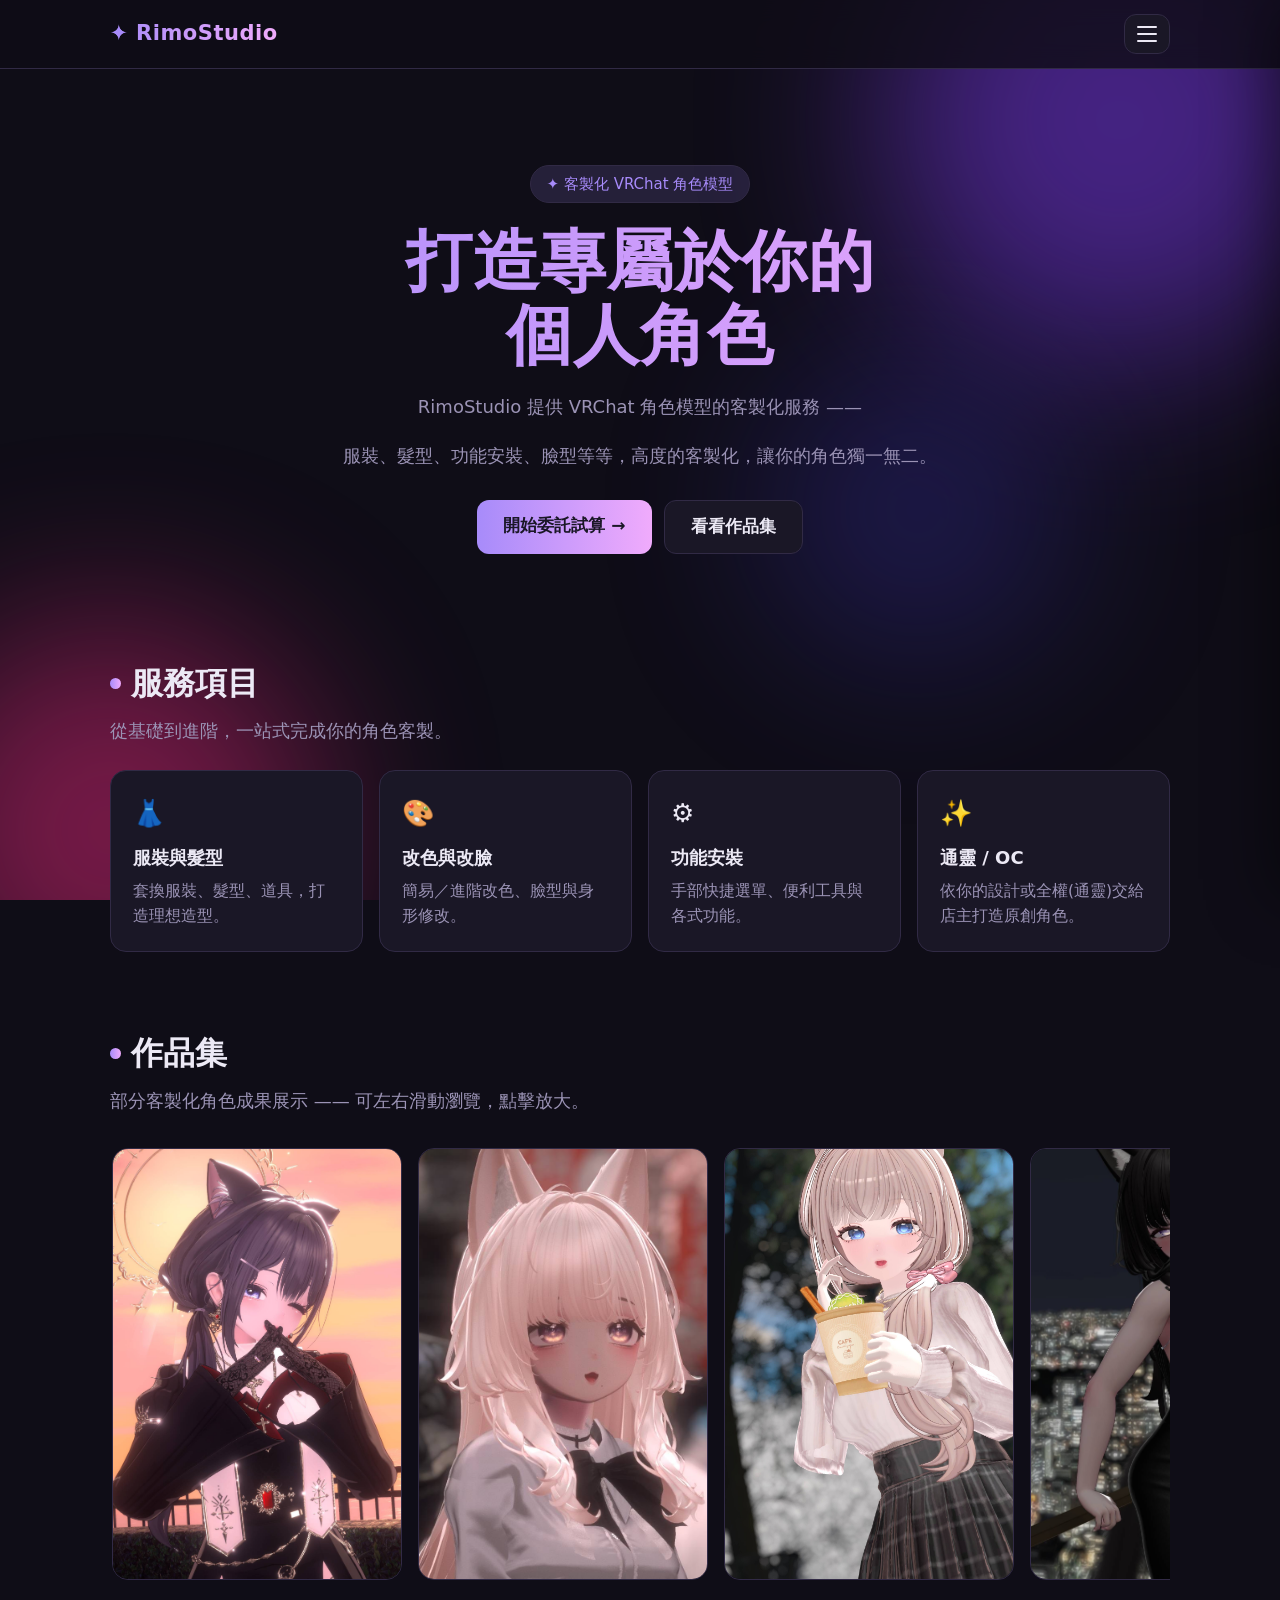
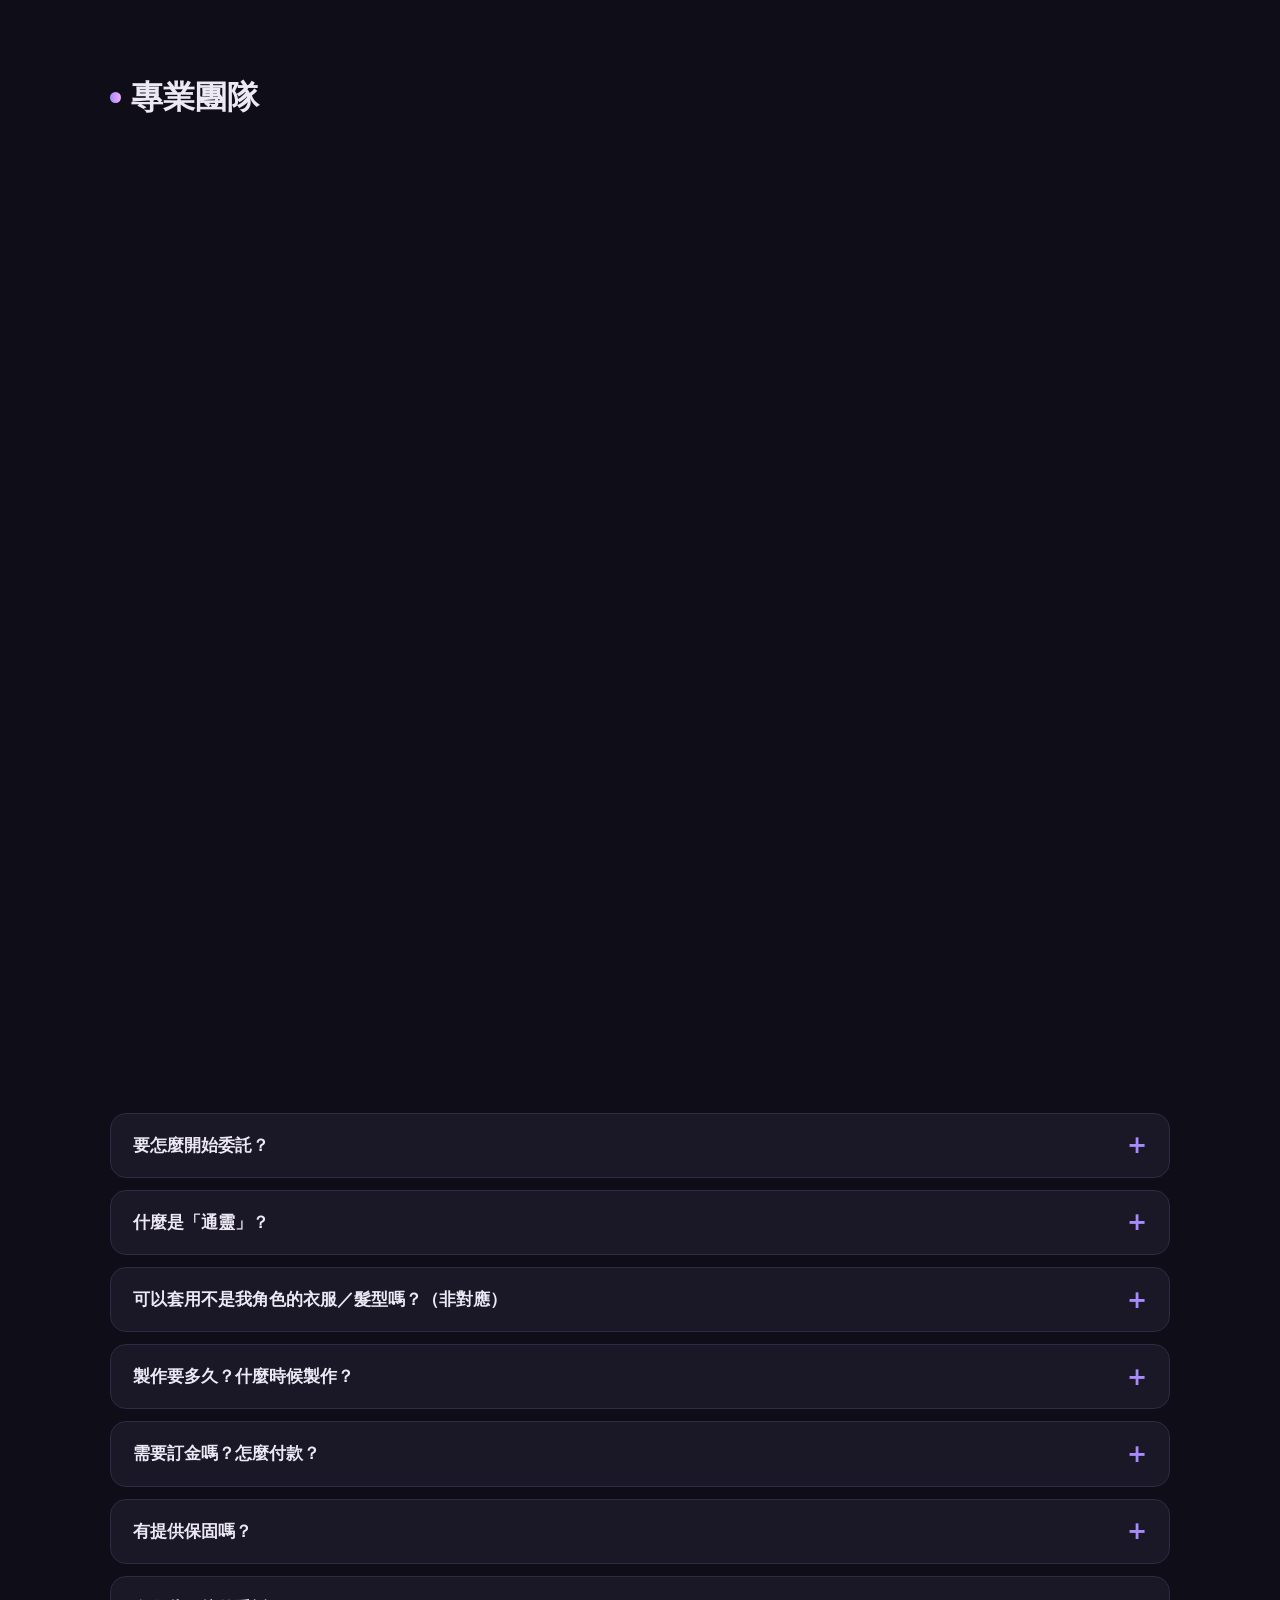
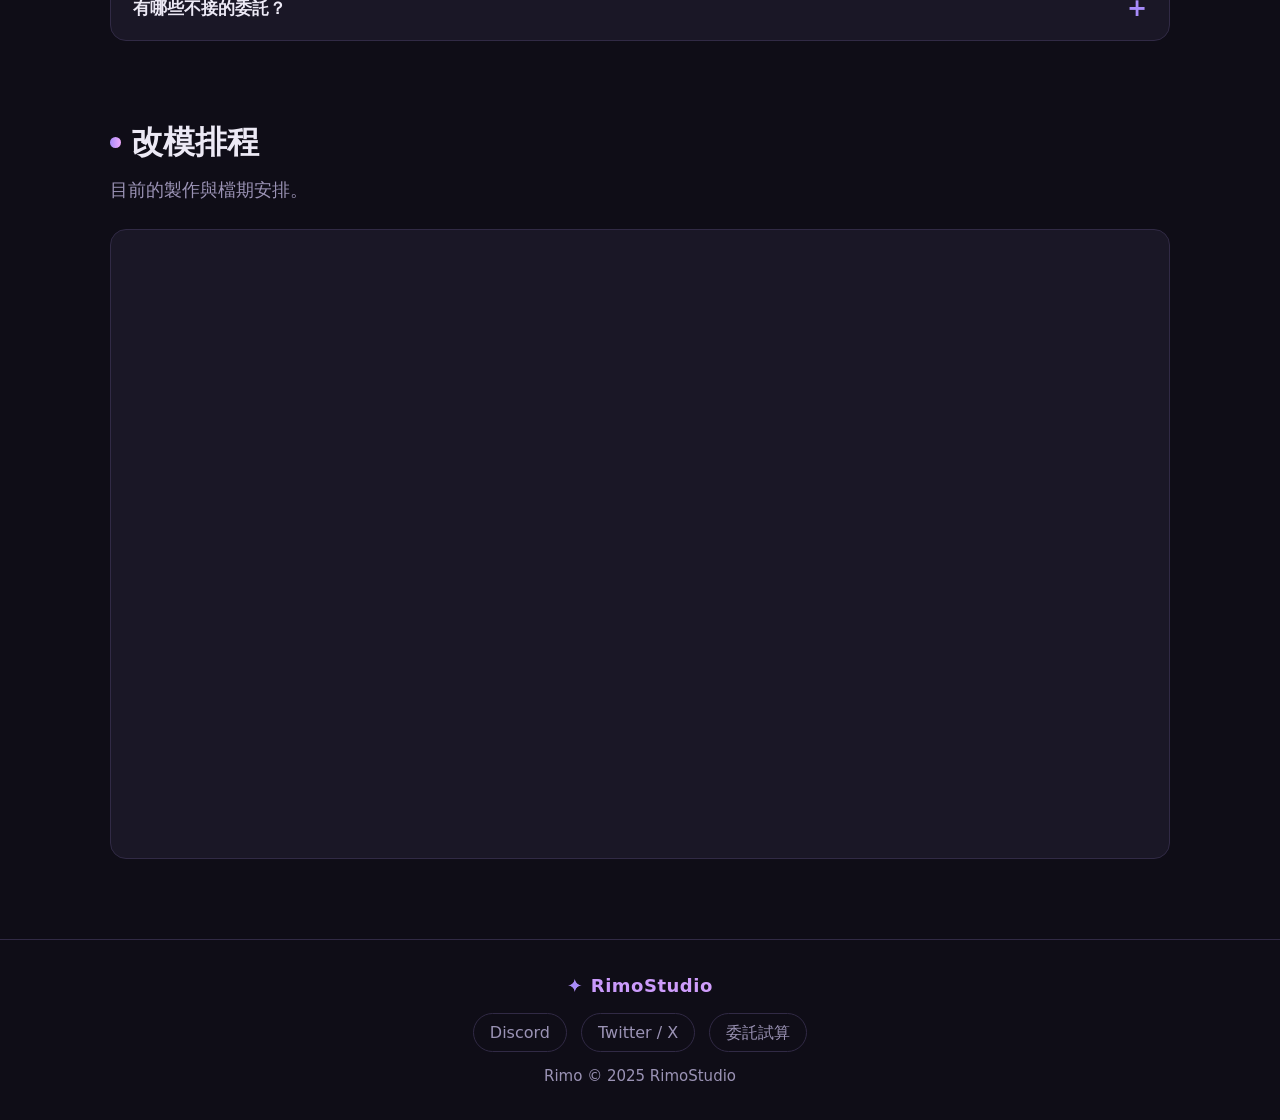
==== index.html @ cf7058f1 "V2.1 - 修改部分條款" ====
<!DOCTYPE html>
<html lang="zh-Hant">
<head>
<meta charset="UTF-8">
<meta name="viewport" content="width=device-width, initial-scale=1.0">
<title>RimoStudio｜VRChat 角色模型客製化・模型修改委託</title>
<meta name="description" content="RimoStudio —— VRChat 角色模型客製化服務。提供服裝、髮型、道具、功能安裝、改色、臉型與身形修改，以及通靈／OC 原創角色設計。線上委託試算，打造你的專屬虛擬分身。">
<meta name="keywords" content="VRChat,Avatar,虛擬分身,VRChat模型,模型修改,改模,VRChat改模,角色客製化,模型委託,VRChat委託,服裝,髮型,通靈,OC,虛擬角色,台灣">
<meta name="robots" content="index,follow">
<link rel="canonical" href="https://www.vrc-yune.org/">
<meta property="og:type" content="website">
<meta property="og:site_name" content="RimoStudio">
<meta property="og:locale" content="zh_TW">
<meta property="og:title" content="RimoStudio｜VRChat 角色模型客製化・模型修改委託">
<meta property="og:description" content="VRChat 角色模型客製化服務：服裝、髮型、功能安裝、改色改臉、通靈／OC 原創角色。線上委託試算，打造你的專屬虛擬分身。">
<meta property="og:url" content="https://www.vrc-yune.org/">
<meta property="og:image" content="https://www.vrc-yune.org/assets/gallery/1.jpg">
<meta name="twitter:card" content="summary_large_image">
<meta name="twitter:title" content="RimoStudio｜VRChat 角色模型客製化">
<meta name="twitter:description" content="VRChat 角色模型客製化服務，線上委託試算，打造你的專屬虛擬分身。">
<meta name="twitter:image" content="https://www.vrc-yune.org/assets/gallery/1.jpg">
<script type="application/ld+json">
{
  "@context": "https://schema.org",
  "@type": "ProfessionalService",
  "name": "RimoStudio",
  "description": "VRChat 角色模型客製化服務：服裝、髮型、道具、功能安裝、改色、臉型與身形修改，以及通靈／OC 原創角色設計。",
  "url": "https://www.vrc-yune.org/",
  "image": "https://www.vrc-yune.org/assets/gallery/1.jpg",
  "serviceType": "VRChat 角色模型客製化",
  "sameAs": [
    "https://discord.gg/tzbvaHy9Kx",
    "https://x.com/Rimooo_vrc"
  ]
}
</script>
<script type="application/ld+json">
{
  "@context": "https://schema.org",
  "@type": "FAQPage",
  "mainEntity": [
    {"@type":"Question","name":"VRChat 改模（角色客製化）要多少錢？","acceptedAnswer":{"@type":"Answer","text":"費用依方案與加購項目而定：獨立方案從 NT$250 起（代客上傳）、優惠方案 NT$1,200 起。可到委託試算頁自由選擇方案與加購項目，即時估算費用。"}},
    {"@type":"Question","name":"要怎麼開始委託？","acceptedAnswer":{"@type":"Answer","text":"三個步驟：① 閱讀並同意委託須知 → ② 用委託試算估價 → ③ 透過 Discord 聯繫店主確認委託。"}},
    {"@type":"Question","name":"什麼是通靈？","acceptedAnswer":{"@type":"Answer","text":"通靈是指你不需要提供明確設計，全權交由店主依風格為你打造原創角色；也可以提供設計圖或喜歡的風格（風格方案）。"}},
    {"@type":"Question","name":"可以套用不是我角色的衣服或髮型嗎？（非對應）","acceptedAnswer":{"@type":"Answer","text":"可以。原本為其他角色設計的商品套到你的模型上稱為非對應，因為需要額外適配，費用會比對應角色高一些。"}},
    {"@type":"Question","name":"製作要多久？什麼時候製作？","acceptedAnswer":{"@type":"Answer","text":"製作時間為平日 20:00–22:00，假日休息。實際工期依項目複雜度而定，確切時程會在委託時與店主確認。"}},
    {"@type":"Question","name":"需要訂金嗎？怎麼付款？","acceptedAnswer":{"@type":"Answer","text":"目前接受銀行/ATM 轉帳、Line Pay、街口支付，海外客戶可使用 PayPal；收款資訊會在透過 Discord 聯繫後提供。製作前需先支付訂金（總金額 50%）或全額才會開始製作。"}},
    {"@type":"Question","name":"有提供保固嗎？","acceptedAnswer":{"@type":"Answer","text":"有。標準保固為角色驗收後 7 天內免費修復製作瑕疵。也可加購保固，每月 NT$700、最多 6 個月。"}},
    {"@type":"Question","name":"有哪些不接的委託？","acceptedAnswer":{"@type":"Answer","text":"目前暫不接受歐美、Furry 模型與男性模型委託（未來考慮開放）。另外禁止分享由本工作室出品的任何模型。"}}
  ]
}
</script>
<link rel="icon" type="image/svg+xml" href="assets/favicon.svg">
<script>document.documentElement.classList.add('js')</script>
<link rel="stylesheet" href="assets/style.css?v=14">
<style>
  /* 首頁專用 */
  .hero{text-align:center;padding:96px 0 48px;position:relative}
  .hero .tag{display:inline-block;font-size:15px;color:var(--accent);
    background:var(--accent-soft);border:1px solid var(--line);
    border-radius:999px;padding:6px 16px;margin-bottom:22px}
  .hero h1{font-size:clamp(38px,6.5vw,66px);line-height:1.12;letter-spacing:1px;
    background:linear-gradient(90deg,var(--accent),var(--accent-2));
    -webkit-background-clip:text;background-clip:text;color:transparent}
  .hero p{color:var(--muted);max-width:620px;margin:20px auto 0;font-size:18px}
  .hero-btns{display:flex;gap:12px;justify-content:center;margin-top:30px;flex-wrap:wrap}
  /* 常見問答 FAQ */
  .faq{display:flex;flex-direction:column;gap:12px}
  .faq details{background:var(--panel);border:1px solid var(--line);border-radius:var(--radius);
    overflow:hidden;transition:border-color .2s}
  .faq details[open]{border-color:var(--accent)}
  .faq summary{list-style:none;cursor:pointer;padding:18px 22px;font-size:17px;font-weight:600;
    display:flex;align-items:center;gap:12px;color:var(--text)}
  .faq summary::-webkit-details-marker{display:none}
  .faq summary::after{content:"+";margin-left:auto;font-size:24px;color:var(--accent);
    transition:transform .25s ease;line-height:1}
  .faq details[open] summary::after{transform:rotate(45deg)}
  .faq summary:hover{color:var(--accent-2)}
  .faq .fa-body{padding:0 22px 20px;color:var(--muted);font-size:15.5px;line-height:1.85}
  .faq .fa-body a{color:var(--accent-2)}
  /* 首頁團隊區塊 */
  .team-preview{background:var(--panel);border:1px solid var(--line);border-radius:var(--radius);
    padding:32px 24px;text-align:center}
  .tp-avatars{display:flex;justify-content:center;gap:28px;flex-wrap:wrap;margin-bottom:22px}
  .tp-ava{width:96px;height:96px;border-radius:50%;overflow:hidden;
    border:2px solid var(--line);background:var(--panel-2);transition:.2s}
  .tp-ava:hover{border-color:var(--accent);transform:translateY(-4px)}
  .tp-ava img{width:100%;height:100%;object-fit:cover;display:block}
  .tp-ava .ph{width:100%;height:100%;display:flex;align-items:center;justify-content:center;
    font-size:34px;color:var(--muted);background:linear-gradient(135deg,#231d38,#2c2247)}
  .team-preview p{color:var(--muted);margin-bottom:22px}
</style>
</head>
<body>

<div class="orbs"><span class="orb a"></span><span class="orb b"></span><span class="orb c"></span></div>

<nav class="nav"><div class="nav-inner">
  <span class="brand">RimoStudio</span>
  <button class="nav-toggle" aria-label="開啟選單" aria-expanded="false"><span></span><span></span><span></span></button>
  <div class="nav-links">
    <a href="index.html">首頁</a>
    <a href="#gallery">作品集</a>
    <a href="team.html">團隊介紹</a>
    <a href="terms.html">委託須知</a>
    <a href="glossary.html">用詞說明</a>
    <a href="#faq">常見問答</a>
    <a href="#schedule">改模排程</a>
    <a href="estimate.html" class="cta">委託試算</a>
  </div>
</div></nav>
<div class="nav-backdrop"></div>

<header class="hero">
  <div class="wrap stagger">
    <span class="tag reveal">✦ 客製化 VRChat 角色模型</span>
    <h1 class="reveal">打造專屬於你的<br>個人角色</h1>
    <p class="reveal">RimoStudio 提供 VRChat 角色模型的客製化服務 —— </p>
    <p class="reveal">服裝、髮型、功能安裝、臉型等等，高度的客製化，讓你的角色獨一無二。</p>
    <div class="hero-btns reveal">
      <a href="terms.html" class="btn btn-primary">開始委託試算 →</a>
      <a href="#gallery" class="btn btn-ghost">看看作品集</a>
    </div>
  </div>
</header>

<main class="wrap">
  <!-- 服務項目 -->
  <section class="section">
    <h2 class="reveal"><span class="dot"></span>服務項目</h2>
    <p class="lead reveal">從基礎到進階，一站式完成你的角色客製。</p>
    <div class="features stagger">
      <div class="feature reveal"><div class="ico">👗</div><h3>服裝與髮型</h3><p>套換服裝、髮型、道具，打造理想造型。</p></div>
      <div class="feature reveal"><div class="ico">🎨</div><h3>改色與改臉</h3><p>簡易／進階改色、臉型與身形修改。</p></div>
      <div class="feature reveal"><div class="ico">⚙️</div><h3>功能安裝</h3><p>手部快捷選單、便利工具與各式功能。</p></div>
      <div class="feature reveal"><div class="ico">✨</div><h3>通靈 / OC</h3><p>依你的設計或全權(通靈)交給店主打造原創角色。</p></div>
    </div>
  </section>

  <!-- 作品集 -->
  <section class="section" id="gallery">
    <h2 class="reveal"><span class="dot"></span>作品集</h2>
    <p class="lead reveal">部分客製化角色成果展示 —— 可左右滑動瀏覽，點擊放大。</p>
    <div class="carousel reveal" id="galleryGrid"></div>
  </section>

  <!-- 專業團隊 -->
  <section class="section" id="team">
    <h2 class="reveal"><span class="dot"></span>專業團隊</h2>
    <p class="lead reveal">RimoStudio 由店主與專業成員組成，各有專精 —— 建模、動畫、改色、功能安裝，為你的角色量身打造。</p>
    <div class="team-preview reveal">
      <a href="team.html" class="tp-avatars" aria-label="查看團隊介紹">
        <span class="tp-ava"><img src="assets/team/rimo.jpg" alt="Rimo" loading="lazy" onerror="this.parentNode.innerHTML='<span class=&quot;ph&quot;>👤</span>'"></span>
        <span class="tp-ava"><img src="assets/team/Pisa.jpg" alt="Pisa" loading="lazy" onerror="this.parentNode.innerHTML='<span class=&quot;ph&quot;>👤</span>'"></span>
        <span class="tp-ava"><img src="assets/team/member3.jpg" alt="成員" loading="lazy" onerror="this.parentNode.innerHTML='<span class=&quot;ph&quot;>👤</span>'"></span>
      </a>
      <p>店主與 2 位專業成員，各有專精領域</p>
      <a href="team.html" class="btn btn-primary">認識我們的團隊 →</a>
    </div>
  </section>

  <!-- 委託須知（導向獨立頁面） -->
  <section class="section" id="terms">
    <h2 class="reveal"><span class="dot"></span>委託須知</h2>
    <p class="lead reveal">委託前請務必詳閱委託須知並同意條款，才能進行試算與下單。</p>
    <div class="terms reveal" style="text-align:center">
      <p style="color:var(--muted);margin-bottom:20px;line-height:1.8">
        內容包含<strong>製作時間、付款方式、訂金與違約規則、檔案保管、模型使用限制</strong>等重要事項，<br>
        請閱讀完整條款並勾選同意後即可開始委託試算。
      </p>
      <a href="terms.html" class="btn btn-primary">閱讀委託須知並開始 →</a>
    </div>
  </section>

  <!-- 常見問答 FAQ -->
  <section class="section" id="faq">
    <h2 class="reveal"><span class="dot"></span>常見問答</h2>
    <p class="lead reveal">關於 VRChat 改模委託的常見疑問。</p>
    <div class="faq stagger">
      <details class="reveal"><summary>VRChat 改模（角色客製化）要多少錢？</summary>
        <div class="fa-body">費用依方案與加購項目而定：獨立方案從 NT$250 起（代客上傳）、優惠方案 NT$1,200 起。你可以到 <a href="estimate.html">委託試算</a> 頁自由選擇方案與加購項目，即時估算費用。</div>
      </details>
      <details class="reveal"><summary>要怎麼開始委託？</summary>
        <div class="fa-body">三個步驟：① 閱讀並同意 <a href="terms.html">委託須知</a> → ② 用 <a href="estimate.html">委託試算</a> 估價 → ③ 透過 <a href="https://discord.gg/tzbvaHy9Kx" target="_blank" rel="noopener">Discord</a> 聯繫店主確認委託。</div>
      </details>
      <details class="reveal"><summary>什麼是「通靈」？</summary>
        <div class="fa-body">「通靈」是指你不需要提供明確設計，全權交由店主依風格為你打造原創角色；當然你也可以提供設計圖或喜歡的風格（風格方案）。更多名詞可參考 <a href="glossary.html">用詞說明</a>。</div>
      </details>
      <details class="reveal"><summary>可以套用不是我角色的衣服／髮型嗎？（非對應）</summary>
        <div class="fa-body">可以。原本為其他角色設計的商品，套到你的模型上稱為「非對應」，因為需要額外適配，費用會比「對應角色」高一些。試算頁可分別選擇對應與非對應的數量。</div>
      </details>
      <details class="reveal"><summary>製作要多久？什麼時候製作？</summary>
        <div class="fa-body">製作時間為平日 20:00–22:00（假日休息）。實際工期依項目複雜度而定，確切時程會在委託時與店主確認。目前檔期可參考首頁的「改模排程」。</div>
      </details>
      <details class="reveal"><summary>需要訂金嗎？怎麼付款？</summary>
        <div class="fa-body">目前接受 <b>銀行／ATM 轉帳、Line Pay、街口支付</b>，海外客戶可使用 <b>PayPal</b>；實際收款帳號或收款碼會在你透過 Discord 聯繫店主後提供。製作前需先支付訂金（總金額 50%）或全額才會開始製作；訂單在開始製作前皆可取消，一旦開始將依進度收取違約金，詳見 <a href="terms.html">委託須知</a>。</div>
      </details>
      <details class="reveal"><summary>有提供保固嗎？</summary>
        <div class="fa-body">有。標準保固為角色驗收後 7 天內，免費修復製作瑕疵（如穿模、權重異常等）。也可加購保固，每月 NT$700、最多 6 個月。詳見 <a href="glossary.html">保固說明</a>。</div>
      </details>
      <details class="reveal"><summary>有哪些不接的委託？</summary>
        <div class="fa-body">目前暫不接受歐美／Furry 模型（未來考慮開放）。另外，禁止分享由本工作室出品的任何模型。</div>
      </details>
    </div>
  </section>

  <!-- 改模排程 -->
  <section class="section" id="schedule">
    <h2 class="reveal"><span class="dot"></span>改模排程</h2>
    <p class="lead reveal">目前的製作與檔期安排。</p>
    <div class="cal-box reveal">
      <iframe src="https://calendar.google.com/calendar/embed?src=1cbd4bf29bf8e6618d2e45f01a871a949950ca574e1ee829e12ca2b120aea6bd%40group.calendar.google.com&ctz=Asia%2FTaipei" style="border: 0" width="800" height="600" frameborder="0" scrolling="no"></iframe>
    </div>
  </section>
</main>

<footer class="footer">
  <div class="brand">RimoStudio</div>
  <div class="social">
    <a href="https://discord.gg/tzbvaHy9Kx" target="_blank" rel="noopener">Discord</a>
    <a href="https://x.com/Rimooo_vrc" target="_blank" rel="noopener">Twitter / X</a>
    <a href="estimate.html">委託試算</a>
  </div>
  <div>Rimo © 2025 RimoStudio</div>
</footer>

<!-- 燈箱 -->
<div class="lightbox" id="lightbox"><span class="x" id="lbClose">×</span><img id="lbImg" alt=""></div>

<script>
/* ===== 作品集 =====
   把照片放進 assets/gallery/ 資料夾，然後在下面陣列加入檔名與標題即可。
   （沒有對應圖片時會自動顯示佔位圖，不會破版） */
const GALLERY = [
  {src:'assets/gallery/1.jpg', title:' '},
  {src:'assets/gallery/2.jpg', title:' '},
  {src:'assets/gallery/3.jpg', title:' '},
  {src:'assets/gallery/4.jpg', title:' '},
  {src:'assets/gallery/5.jpg', title:' '},
  {src:'assets/gallery/6.jpg', title:' '},
  {src:'assets/gallery/7.jpg', title:' '},
  {src:'assets/gallery/8.jpg', title:' '},
  {src:'assets/gallery/9.jpg', title:' '},
  {src:'assets/gallery/10.jpg', title:' '},
  {src:'assets/gallery/11.jpg', title:' '},
  {src:'assets/gallery/12.jpg', title:' '},
  {src:'assets/gallery/13.jpg', title:' '},
  {src:'assets/gallery/14.jpg', title:' '},
  {src:'assets/gallery/15.jpg', title:' '},
  {src:'assets/gallery/16.jpg', title:' '},
];
const grid = document.getElementById('galleryGrid');
const COPIES = 3;  // 複製多份以達成無縫無限循環
const cardHTML = (g,i)=>`
  <div class="slide" data-i="${i}">
    <img src="${g.src}" alt="${g.title.trim() || 'RimoStudio VRChat 客製化角色作品 '+(i+1)}" loading="lazy" draggable="false"
      onload="this.parentNode.dataset.ok='1'"
      onerror="this.remove();this.parentNode.insertAdjacentHTML('afterbegin','<div class=&quot;ph&quot;><span class=&quot;pic&quot;>🖼️</span><span>放上你的作品照片</span></div>')">
    ${g.title.trim() ? `<div class="cap">${g.title}</div>` : ''}
  </div>`;
let out=''; for(let c=0;c<COPIES;c++){ out += GALLERY.map(cardHTML).join(''); }
grid.innerHTML = out;

// 量測「一組」的寬度，並把捲動定位到中間那組
let setW = 0;
function measure(){
  const s = grid.children;
  setW = (s.length > GALLERY.length) ? (s[GALLERY.length].offsetLeft - s[0].offsetLeft)
                                      : grid.scrollWidth / COPIES;
  if(setW) grid.scrollLeft = setW;
}
requestAnimationFrame(measure);
window.addEventListener('load', measure);
window.addEventListener('resize', measure);

// 無限循環：超出中間組就跳回，肉眼無縫
grid.addEventListener('scroll', ()=>{
  if(!setW) return;
  if(grid.scrollLeft < setW) grid.scrollLeft += setW;
  else if(grid.scrollLeft >= setW*2) grid.scrollLeft -= setW;
});

// 緩慢自動飄移（尊重「減少動態」；hover / 拖曳時暫停）
const reduce = window.matchMedia('(prefers-reduced-motion: reduce)').matches;
let auto = !reduce, down = false;
function tick(){ if(auto && setW) grid.scrollLeft += 0.5; requestAnimationFrame(tick); }
if(!reduce) requestAnimationFrame(tick);
grid.addEventListener('mouseenter', ()=>{ auto = false; });
grid.addEventListener('mouseleave', ()=>{ if(!down && !reduce) auto = true; });
grid.addEventListener('touchstart', ()=>{ auto = false; }, {passive:true});
grid.addEventListener('touchend', ()=>{ if(!reduce) setTimeout(()=>{ auto = true; }, 1500); }, {passive:true});

// 滑鼠拖曳捲動（僅滑鼠；觸控用原生捲動）
let startX=0, startScroll=0, moved=false;
grid.addEventListener('pointerdown', e=>{
  if(e.pointerType !== 'mouse') return;
  down=true; moved=false; startX=e.clientX; startScroll=grid.scrollLeft;
  grid.classList.add('dragging'); auto=false;
});
window.addEventListener('pointermove', e=>{
  if(!down) return;
  const dx = e.clientX - startX;
  if(Math.abs(dx) > 4) moved = true;
  grid.scrollLeft = startScroll - dx;
});
window.addEventListener('pointerup', ()=>{
  if(!down) return; down=false; grid.classList.remove('dragging');
});

// 燈箱（拖曳過就不觸發點擊放大）
const lb=document.getElementById('lightbox'), lbImg=document.getElementById('lbImg');
grid.addEventListener('click', e=>{
  if(moved){ moved=false; return; }
  const item = e.target.closest('.slide'); if(!item || item.dataset.ok!=='1') return;
  lbImg.src = GALLERY[item.dataset.i].src; lb.classList.add('open');
});
document.getElementById('lbClose').onclick=()=>lb.classList.remove('open');
lb.onclick=e=>{if(e.target===lb)lb.classList.remove('open')};
</script>
<!-- 進場動畫（共用） -->
<script src="assets/app.js?v=2"></script>
</body>
</html>
---- assets/style.css ----
/* ===== RimoStudio 共用樣式 ===== */
:root{
  --bg:#0f0d17;
  --panel:#1a1726;
  --panel-2:#221d33;
  --line:#312a45;
  --text:#ece9f5;
  --muted:#9b93b5;
  --accent:#a78bfa;
  --accent-2:#f0abfc;
  --accent-soft:rgba(167,139,250,.15);
  --ok:#4ade80;
  --radius:16px;
}
*{box-sizing:border-box;margin:0;padding:0}
html{scroll-behavior:smooth}
body{
  font-family:"Segoe UI","Noto Sans TC",-apple-system,system-ui,sans-serif;
  background:var(--bg);
  color:var(--text);
  line-height:1.6;
  min-height:100vh;
  overflow-x:hidden;
  font-size:18px;
}
a{color:var(--accent-2);text-decoration:none}
.wrap{max-width:1100px;margin:0 auto;padding:0 20px}

/* 背景光暈 */
.orbs{position:fixed;inset:0;z-index:-1;overflow:hidden;pointer-events:none}
.orb{position:absolute;border-radius:50%;filter:blur(90px);opacity:.5}
.orb.a{width:480px;height:480px;background:#7c3aed;top:-120px;right:-80px;animation:float 14s ease-in-out infinite}
.orb.b{width:420px;height:420px;background:#db2777;bottom:-140px;left:-100px;animation:float 18s ease-in-out infinite reverse}
.orb.c{width:300px;height:300px;background:#4338ca;top:40%;left:60%;opacity:.3;animation:float 20s ease-in-out infinite}
@keyframes float{0%,100%{transform:translate(0,0)}50%{transform:translate(30px,-40px)}}

/* ===== 導覽列（漢堡抽屜選單） ===== */
.nav{position:sticky;top:0;z-index:50;
  background:rgba(15,13,23,.82);backdrop-filter:blur(12px);
  border-bottom:1px solid var(--line)}
.nav-inner{max-width:1100px;margin:0 auto;padding:14px 20px;
  display:flex;align-items:center;gap:16px}
.brand{font-weight:800;font-size:21px;letter-spacing:.5px;display:flex;align-items:center;gap:8px;
  background:linear-gradient(90deg,var(--accent),var(--accent-2));
  -webkit-background-clip:text;background-clip:text;color:transparent}
.brand::before{content:"✦";-webkit-text-fill-color:var(--accent)}

/* 漢堡按鈕 */
.nav-toggle{margin-left:auto;width:46px;height:40px;border:1px solid var(--line);
  background:var(--panel);border-radius:12px;cursor:pointer;
  display:inline-flex;flex-direction:column;align-items:center;justify-content:center;gap:5px;
  transition:.2s;position:relative;z-index:60}
.nav-toggle:hover{border-color:var(--accent)}
.nav-toggle span{display:block;width:20px;height:2px;background:var(--text);border-radius:2px;transition:.28s ease}
body.nav-open .nav-toggle span:nth-child(1){transform:translateY(7px) rotate(45deg)}
body.nav-open .nav-toggle span:nth-child(2){opacity:0}
body.nav-open .nav-toggle span:nth-child(3){transform:translateY(-7px) rotate(-45deg)}

/* 抽屜選單 */
.nav-links{position:fixed;top:0;right:0;height:100vh;height:100dvh;width:min(300px,82vw);
  background:linear-gradient(180deg,var(--panel-2),var(--panel));
  border-left:1px solid var(--line);box-shadow:-24px 0 60px rgba(0,0,0,.45);
  display:flex;flex-direction:column;gap:4px;padding:90px 22px 30px;
  transform:translateX(105%);transition:transform .38s cubic-bezier(.16,.8,.3,1);z-index:55}
body.nav-open .nav-links{transform:none}
.nav-links a{color:var(--text);font-size:18px;padding:14px 16px;border-radius:12px;
  opacity:0;transform:translateX(24px);transition:background .15s ease,color .15s ease}
.nav-links a:hover{background:var(--accent-soft);color:var(--accent-2)}
/* 進場交錯：用 animation，與 hover 的 transition 完全分開，hover 才不會卡 */
@keyframes navIn{from{opacity:0;transform:translateX(24px)}to{opacity:1;transform:none}}
body.nav-open .nav-links a{animation:navIn .4s cubic-bezier(.16,.8,.3,1) forwards}
body.nav-open .nav-links a:nth-child(1){animation-delay:.05s}
body.nav-open .nav-links a:nth-child(2){animation-delay:.10s}
body.nav-open .nav-links a:nth-child(3){animation-delay:.15s}
body.nav-open .nav-links a:nth-child(4){animation-delay:.20s}
body.nav-open .nav-links a:nth-child(5){animation-delay:.25s}
body.nav-open .nav-links a:nth-child(6){animation-delay:.30s}
body.nav-open .nav-links a:nth-child(7){animation-delay:.35s}
body.nav-open .nav-links a:nth-child(8){animation-delay:.40s}
.nav-links a.cta{color:#1a1726;background:linear-gradient(90deg,var(--accent),var(--accent-2));
  font-weight:700;text-align:center;margin-top:10px}
.nav-links a.cta:hover{filter:brightness(1.08);color:#1a1726}

/* 背景遮罩（層級需低於 .nav 的 50，否則會蓋住選單導致無法點擊） */
.nav-backdrop{position:fixed;inset:0;background:rgba(8,6,14,.55);backdrop-filter:blur(2px);
  opacity:0;visibility:hidden;transition:opacity .3s ease,visibility .3s;z-index:40}
body.nav-open .nav-backdrop{opacity:1;visibility:visible}

/* ===== 通用區塊 ===== */
.section{padding:56px 0 20px}
.section h2{font-size:clamp(24px,3vw,32px);margin-bottom:8px;display:flex;align-items:center;gap:10px}
.section h2 .dot{width:11px;height:11px;border-radius:50%;
  background:linear-gradient(90deg,var(--accent),var(--accent-2))}
.section .lead{color:var(--muted);margin-bottom:24px}

/* 進場動畫（一次性動畫，播完清除以免與 3D 傾斜衝突） */
.js .reveal{opacity:0}
@keyframes revUp{from{opacity:0;transform:translateY(34px)}to{opacity:1;transform:none}}
@keyframes revZoom{from{opacity:0;transform:scale(.9)}to{opacity:1;transform:none}}
@keyframes revLeft{from{opacity:0;transform:translateX(-48px)}to{opacity:1;transform:none}}
@keyframes revRight{from{opacity:0;transform:translateX(48px)}to{opacity:1;transform:none}}
.reveal.play{animation:revUp .7s cubic-bezier(.16,.8,.3,1) both}
.reveal.zoom.play{animation:revZoom .7s cubic-bezier(.16,.8,.3,1) both}
.reveal.left.play{animation:revLeft .7s cubic-bezier(.16,.8,.3,1) both}
.reveal.right.play{animation:revRight .7s cubic-bezier(.16,.8,.3,1) both}
.reveal.done{opacity:1}
@media (prefers-reduced-motion: reduce){
  .js .reveal{opacity:1}
  .reveal.play{animation:none}
}

/* ===== 服務項目卡片 ===== */
.features{display:grid;grid-template-columns:repeat(auto-fit,minmax(200px,1fr));gap:16px}
.feature{background:var(--panel);border:1px solid var(--line);border-radius:var(--radius);
  padding:22px;transition:.2s}
.feature:hover{transform:translateY(-4px);border-color:var(--accent);box-shadow:0 12px 30px rgba(124,58,237,.18)}
.feature .ico{font-size:26px;margin-bottom:10px}
.feature h3{font-size:18px;margin-bottom:6px}
.feature p{color:var(--muted);font-size:15.5px}

/* ===== 作品集（無限橫向輪播）===== */
.carousel{display:flex;gap:16px;overflow-x:auto;overflow-y:hidden;
  scrollbar-width:none;-ms-overflow-style:none;
  padding:8px 2px 16px;cursor:grab;scroll-behavior:auto}
.carousel::-webkit-scrollbar{display:none}
.carousel.dragging{cursor:grabbing}
.carousel img{-webkit-user-drag:none;user-select:none}
.slide{flex:0 0 auto;width:clamp(210px,23vw,290px);height:clamp(320px,48vh,440px);
  position:relative;border-radius:16px;overflow:hidden;border:1px solid var(--line);
  background:var(--panel-2);
  transition:transform .35s ease,box-shadow .35s ease,border-color .35s ease}
.slide:hover{transform:translateY(-6px);box-shadow:0 20px 46px rgba(124,58,237,.32);border-color:var(--accent)}
.slide img{width:100%;height:100%;object-fit:cover;display:block;
  transition:transform .5s ease;pointer-events:none}
.slide:hover img{transform:scale(1.06)}
.slide .cap{position:absolute;left:0;right:0;bottom:0;padding:14px 16px;
  font-weight:600;font-size:17px;
  background:linear-gradient(0deg,rgba(15,13,23,.92),transparent);
  opacity:0;transform:translateY(8px);transition:opacity .35s ease,transform .35s ease}
.slide:hover .cap{opacity:1;transform:none}
.slide .ph{width:100%;height:100%;display:flex;flex-direction:column;
  align-items:center;justify-content:center;gap:8px;color:var(--muted);
  background:linear-gradient(135deg,#231d38,#2c2247)}
.slide .ph .pic{font-size:30px;opacity:.7}

/* 燈箱 */
.lightbox{position:fixed;inset:0;z-index:100;background:rgba(8,6,14,.9);
  display:none;align-items:center;justify-content:center;padding:30px;backdrop-filter:blur(4px)}
.lightbox.open{display:flex}
.lightbox img{max-width:90vw;max-height:88vh;border-radius:14px;box-shadow:0 20px 60px rgba(0,0,0,.6)}
.lightbox .x{position:absolute;top:20px;right:26px;font-size:34px;color:#fff;cursor:pointer;line-height:1}

/* ===== 日曆 ===== */
.cal-box{background:var(--panel);border:1px solid var(--line);border-radius:var(--radius);
  padding:14px;text-align:center}
.cal-box iframe{width:100%;height:600px;border:0;border-radius:12px;display:block}
.cal-placeholder{border:2px dashed var(--line);border-radius:12px;padding:48px 20px;color:var(--muted)}
.cal-placeholder code{background:var(--panel-2);padding:2px 8px;border-radius:6px;color:var(--accent-2)}

/* ===== Footer ===== */
.footer{border-top:1px solid var(--line);margin-top:60px;
  padding:32px 20px;text-align:center;color:var(--muted);font-size:15px}
.footer .brand{font-size:18px;justify-content:center;margin-bottom:10px}
.footer .social{display:flex;gap:14px;justify-content:center;margin:12px 0}
.footer .social a{color:var(--muted);font-size:16px;border:1px solid var(--line);
  padding:6px 16px;border-radius:999px;transition:.15s}
.footer .social a:hover{color:var(--text);border-color:var(--accent)}

/* ===== 按鈕（共用） ===== */
.btn{padding:12px 26px;border-radius:12px;font-weight:700;font-size:17px;
  transition:.15s;cursor:pointer;border:none;display:inline-block;text-align:center}
.btn-primary{background:linear-gradient(90deg,var(--accent),var(--accent-2));color:#1a1726}
.btn-primary:hover{filter:brightness(1.08);transform:translateY(-2px)}
.btn-ghost{background:var(--panel);border:1px solid var(--line);color:var(--text)}
.btn-ghost:hover{border-color:var(--accent)}
.btn:disabled,.btn[disabled]{opacity:.4;cursor:not-allowed;filter:grayscale(.4);transform:none}

/* ===== 委託須知條款（共用） ===== */
.terms{background:var(--panel);border:1px solid var(--line);border-radius:var(--radius);padding:26px 28px}
.terms ol{list-style:none;counter-reset:t}
.terms li{counter-increment:t;position:relative;padding:14px 0 14px 44px;border-top:1px solid var(--line)}
.terms li:first-child{border-top:none}
.terms li::before{content:counter(t);position:absolute;left:0;top:12px;
  width:28px;height:28px;border-radius:8px;background:var(--accent-soft);color:var(--accent);
  display:flex;align-items:center;justify-content:center;font-weight:700;font-size:16px}
.terms .hl{color:var(--accent-2);font-weight:600}
.terms .warn{color:#fca5a5}
.agree{margin-top:24px;text-align:center}

/* 可捲動條款框（同意閘門） */
.terms-scroll{max-height:56vh;overflow-y:auto;padding-right:10px}
.terms-scroll::-webkit-scrollbar{width:10px}
.terms-scroll::-webkit-scrollbar-track{background:var(--panel-2);border-radius:8px}
.terms-scroll::-webkit-scrollbar-thumb{background:var(--line);border-radius:8px}
.terms-scroll::-webkit-scrollbar-thumb:hover{background:var(--accent)}
.scroll-fade{position:relative}
.scroll-fade::after{content:"";position:absolute;left:0;right:10px;bottom:0;height:38px;
  pointer-events:none;border-radius:0 0 var(--radius) var(--radius);
  background:linear-gradient(0deg,var(--panel),transparent);transition:opacity .3s}
.scroll-fade.at-bottom::after{opacity:0}

/* 同意區 */
.gate{margin-top:22px;text-align:center}
.gate .agree-check{display:inline-flex;align-items:center;gap:10px;cursor:pointer;
  font-size:17px;user-select:none;color:var(--text);
  background:var(--panel-2);border:1px solid var(--line);border-radius:12px;padding:12px 20px;transition:.15s}
.gate .agree-check:not(.disabled):hover{border-color:var(--accent)}
.gate .agree-check input{width:20px;height:20px;accent-color:var(--accent);cursor:pointer}
.gate .agree-check.disabled{opacity:.5;cursor:not-allowed}
.gate .hint{color:var(--muted);font-size:15.5px;margin:14px 0}
.gate .hint.ok{color:var(--ok)}
.gate .actions{margin-top:8px;display:flex;gap:12px;justify-content:center;flex-wrap:wrap}

/* ===== 用詞說明 ===== */
.glossary{display:grid;grid-template-columns:repeat(auto-fit,minmax(300px,1fr));gap:16px}
.term{background:var(--panel);border:1px solid var(--line);border-radius:var(--radius);
  padding:20px 22px;transition:.2s}
.term:hover{border-color:var(--accent);transform:translateY(-3px);
  box-shadow:0 12px 28px rgba(124,58,237,.16)}
.term h3{font-size:19px;margin-bottom:10px;display:flex;align-items:center;gap:8px;color:var(--accent-2)}
.term h3::before{content:"";width:7px;height:7px;border-radius:50%;
  background:linear-gradient(90deg,var(--accent),var(--accent-2));flex:none}
.term h3 .nsfw{font-size:12px;font-weight:700;color:#fca5a5;border:1px solid #fca5a5;
  border-radius:6px;padding:1px 6px;margin-left:auto}
.term p{color:var(--muted);font-size:16px;line-height:1.7}
.term .sub{color:var(--muted);font-size:16px;line-height:1.7;
  margin-top:8px;padding-left:12px;border-left:2px solid var(--line)}
.term .sub b{color:var(--text)}
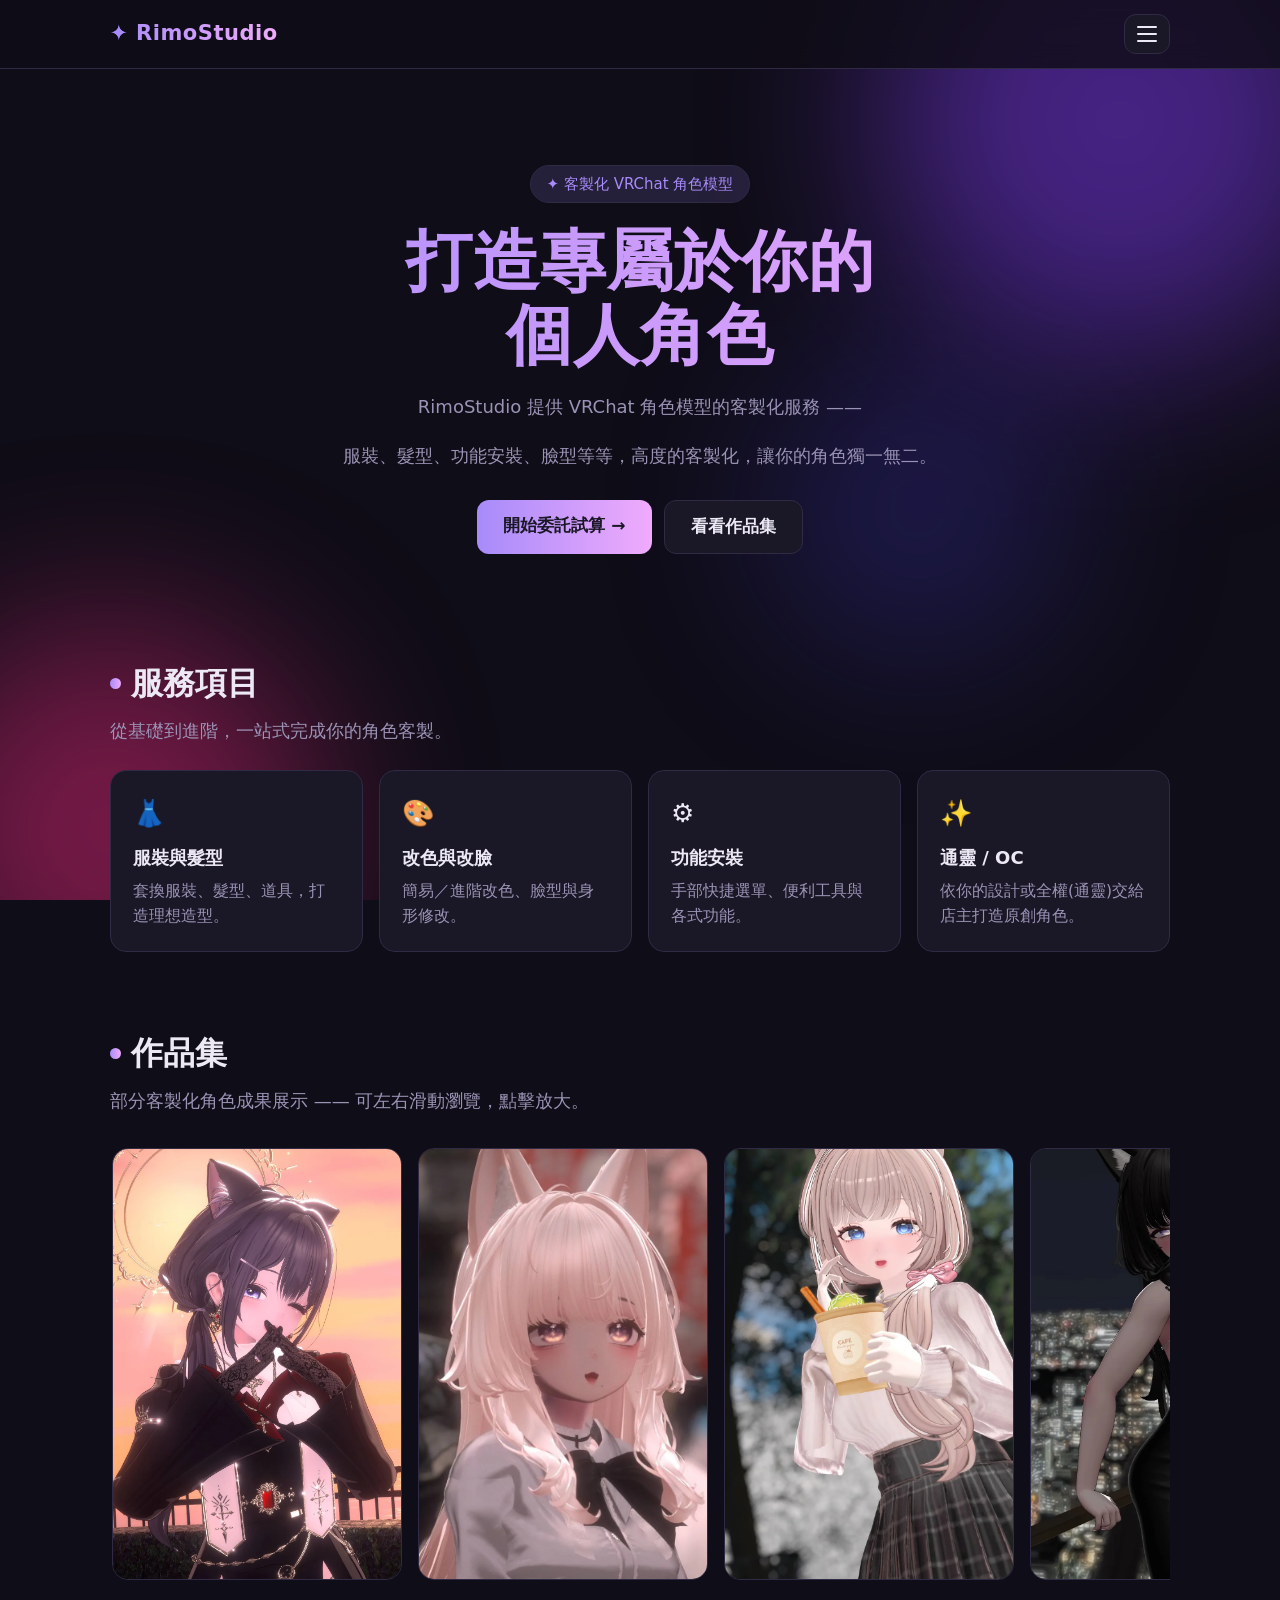
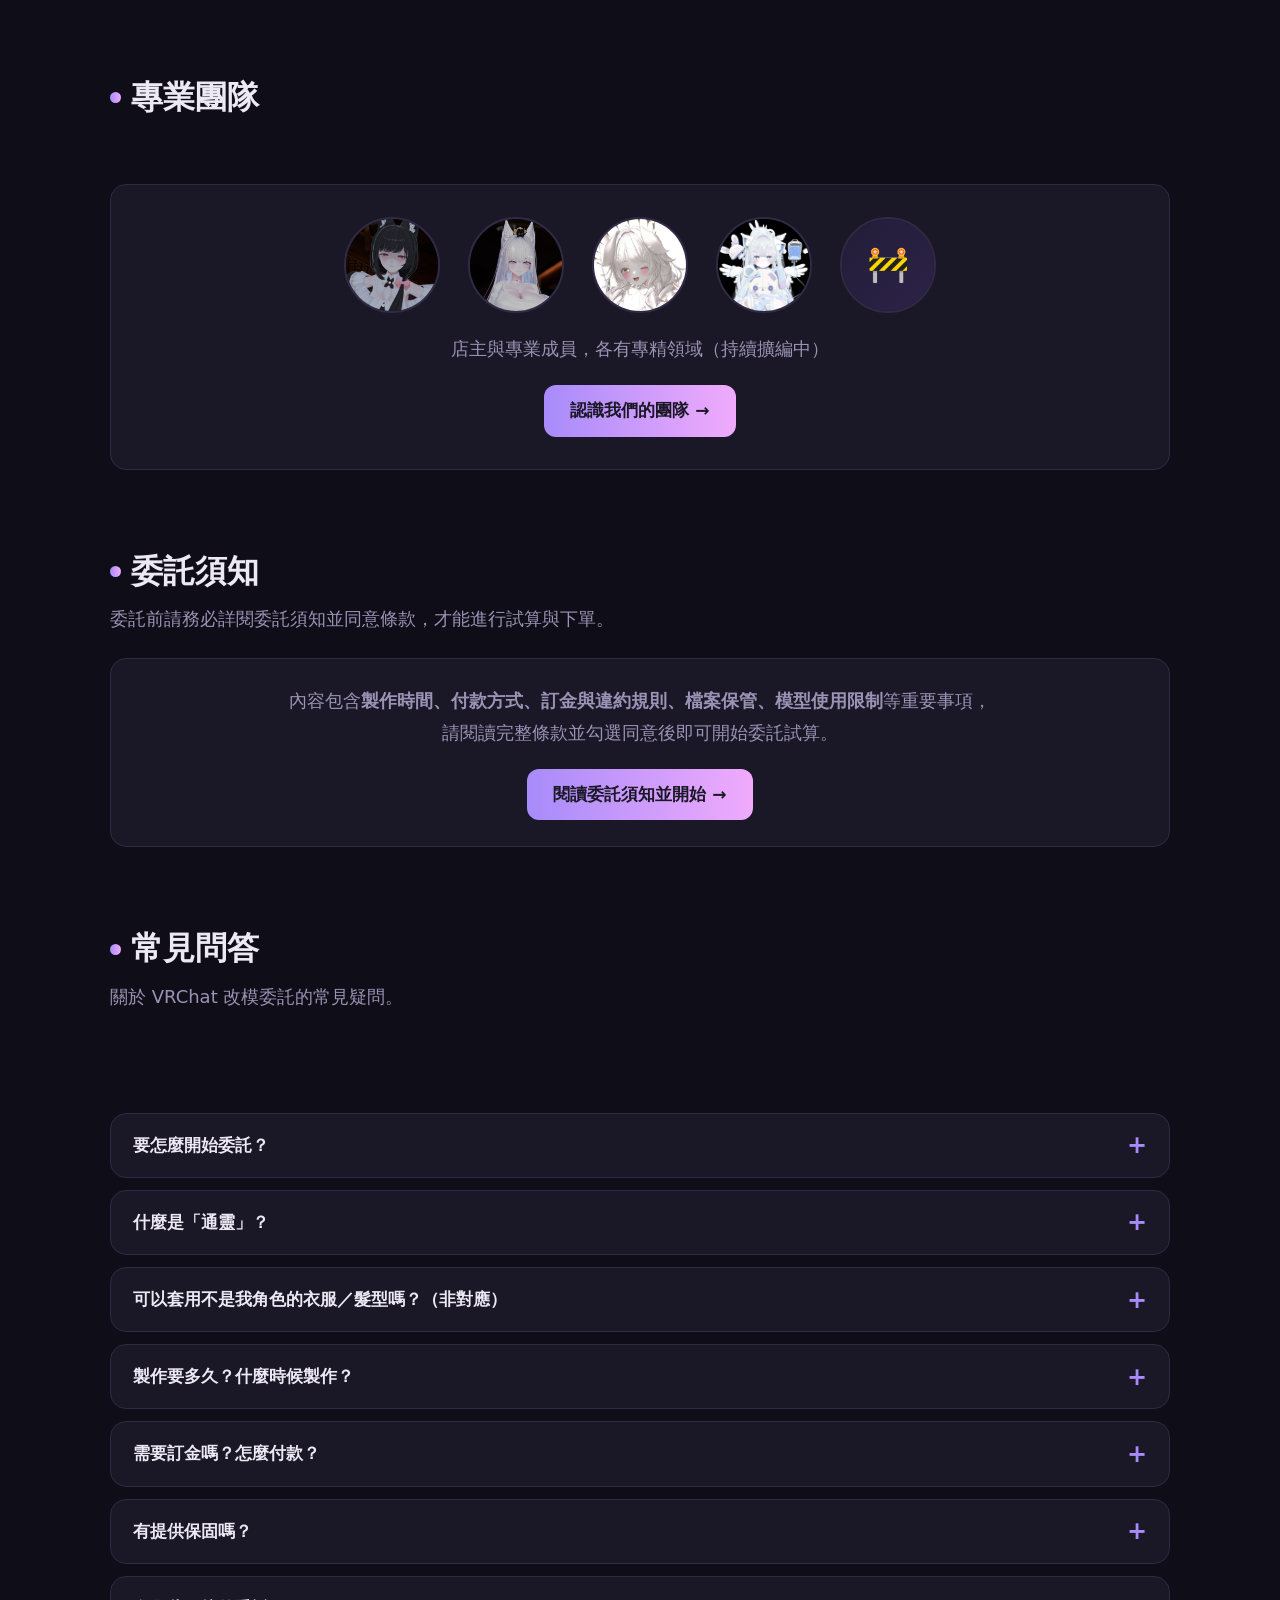
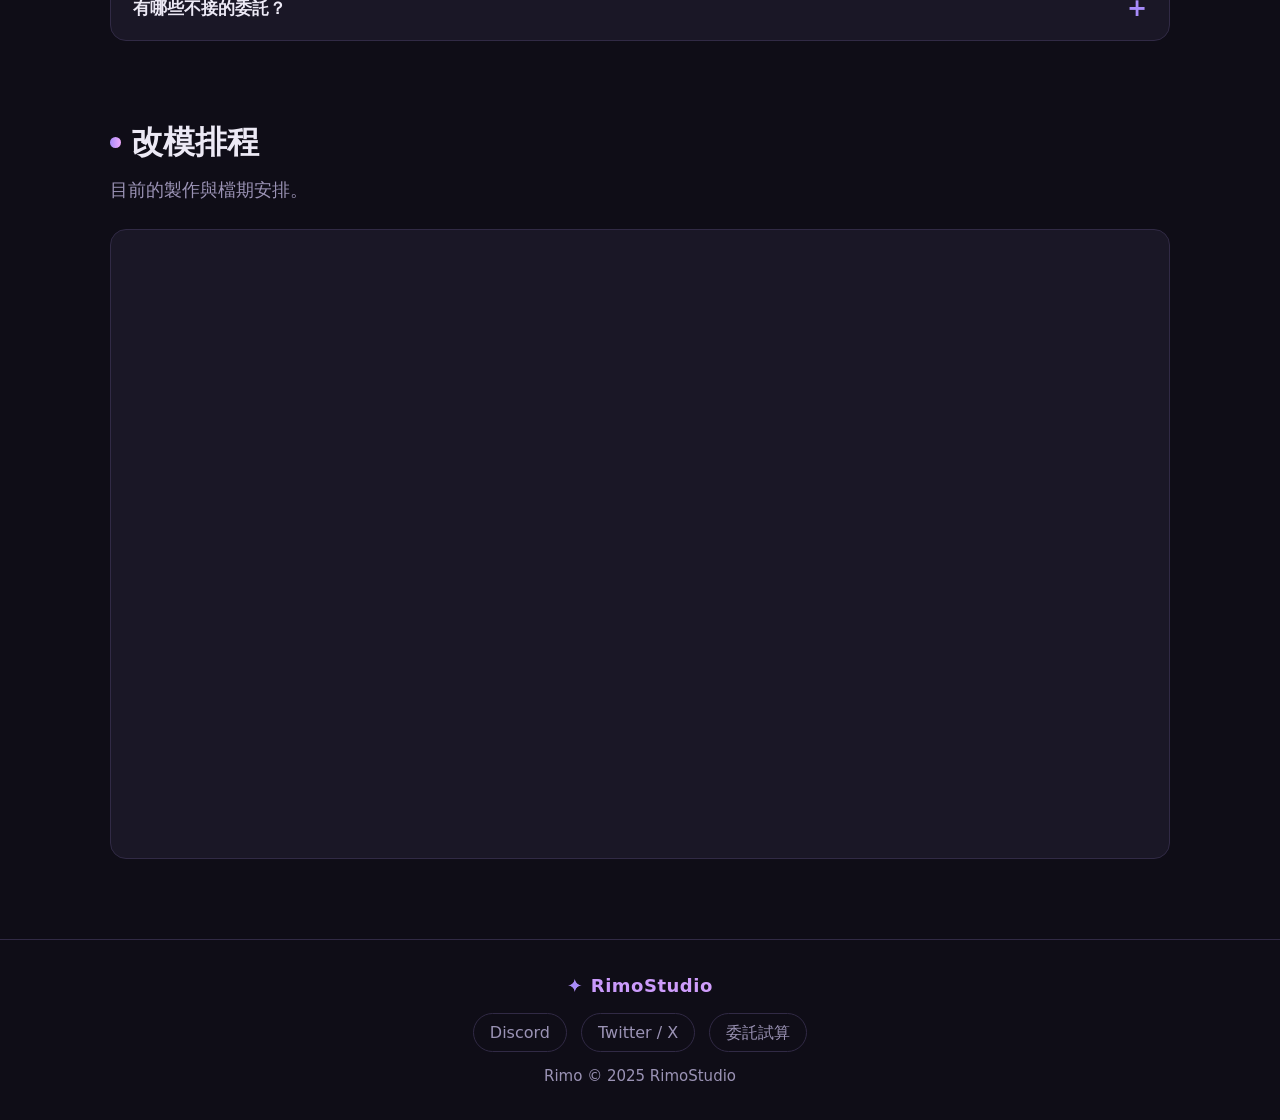
==== commit 1d5b7fa3: "V2.3 - 新增成員:Bacon、Kuro - 增加加急專區" ====
--- a/index.html
+++ b/index.html
@@ -14,11 +14,11 @@
 <meta property="og:title" content="RimoStudio｜VRChat 角色模型客製化・模型修改委託">
 <meta property="og:description" content="VRChat 角色模型客製化服務：服裝、髮型、功能安裝、改色改臉、通靈／OC 原創角色。線上委託試算，打造你的專屬虛擬分身。">
 <meta property="og:url" content="https://www.vrc-yune.org/">
-<meta property="og:image" content="https://www.vrc-yune.org/assets/gallery/1.jpg">
+<meta property="og:image" content="https://www.vrc-yune.org/assets/og.jpg">
 <meta name="twitter:card" content="summary_large_image">
 <meta name="twitter:title" content="RimoStudio｜VRChat 角色模型客製化">
 <meta name="twitter:description" content="VRChat 角色模型客製化服務，線上委託試算，打造你的專屬虛擬分身。">
-<meta name="twitter:image" content="https://www.vrc-yune.org/assets/gallery/1.jpg">
+<meta name="twitter:image" content="https://www.vrc-yune.org/assets/og.jpg">
 <script type="application/ld+json">
 {
   "@context": "https://schema.org",
@@ -26,7 +26,7 @@
   "name": "RimoStudio",
   "description": "VRChat 角色模型客製化服務：服裝、髮型、道具、功能安裝、改色、臉型與身形修改，以及通靈／OC 原創角色設計。",
   "url": "https://www.vrc-yune.org/",
-  "image": "https://www.vrc-yune.org/assets/gallery/1.jpg",
+  "image": "https://www.vrc-yune.org/assets/og.jpg",
   "serviceType": "VRChat 角色模型客製化",
   "sameAs": [
     "https://discord.gg/tzbvaHy9Kx",
@@ -39,20 +39,29 @@
   "@context": "https://schema.org",
   "@type": "FAQPage",
   "mainEntity": [
-    {"@type":"Question","name":"VRChat 改模（角色客製化）要多少錢？","acceptedAnswer":{"@type":"Answer","text":"費用依方案與加購項目而定：獨立方案從 NT$250 起（代客上傳）、優惠方案 NT$1,200 起。可到委託試算頁自由選擇方案與加購項目，即時估算費用。"}},
+    {"@type":"Question","name":"VRChat 改模（角色客製化）要多少錢？","acceptedAnswer":{"@type":"Answer","text":"費用依方案與加購項目而定：代客上傳 NT$250、組合方案從 NT$1,200 起（友好方案）、通靈／OC 從 NT$4,500 起。可到委託試算頁自由選擇方案與加購項目，即時估算費用。"}},
     {"@type":"Question","name":"要怎麼開始委託？","acceptedAnswer":{"@type":"Answer","text":"三個步驟：① 閱讀並同意委託須知 → ② 用委託試算估價 → ③ 透過 Discord 聯繫店主確認委託。"}},
     {"@type":"Question","name":"什麼是通靈？","acceptedAnswer":{"@type":"Answer","text":"通靈是指你不需要提供明確設計，全權交由店主依風格為你打造原創角色；也可以提供設計圖或喜歡的風格（風格方案）。"}},
     {"@type":"Question","name":"可以套用不是我角色的衣服或髮型嗎？（非對應）","acceptedAnswer":{"@type":"Answer","text":"可以。原本為其他角色設計的商品套到你的模型上稱為非對應，因為需要額外適配，費用會比對應角色高一些。"}},
     {"@type":"Question","name":"製作要多久？什麼時候製作？","acceptedAnswer":{"@type":"Answer","text":"製作時間為平日 20:00–22:00，假日休息。實際工期依項目複雜度而定，確切時程會在委託時與店主確認。"}},
-    {"@type":"Question","name":"需要訂金嗎？怎麼付款？","acceptedAnswer":{"@type":"Answer","text":"目前接受銀行/ATM 轉帳、Line Pay、街口支付，海外客戶可使用 PayPal；收款資訊會在透過 Discord 聯繫後提供。製作前需先支付訂金（總金額 50%）或全額才會開始製作。"}},
+    {"@type":"Question","name":"需要訂金嗎？怎麼付款？","acceptedAnswer":{"@type":"Answer","text":"目前接受銀行／ATM 轉帳，海外客戶可使用 PayPal；收款資訊會在透過 Discord 聯繫後提供。製作前需先支付訂金（總金額 50%）或全額才會開始製作。"}},
     {"@type":"Question","name":"有提供保固嗎？","acceptedAnswer":{"@type":"Answer","text":"有。標準保固為角色驗收後 7 天內免費修復製作瑕疵。也可加購保固，每月 NT$700、最多 6 個月。"}},
-    {"@type":"Question","name":"有哪些不接的委託？","acceptedAnswer":{"@type":"Answer","text":"目前暫不接受歐美、Furry 模型與男性模型委託（未來考慮開放）。另外禁止分享由本工作室出品的任何模型。"}}
+    {"@type":"Question","name":"有哪些不接的委託？","acceptedAnswer":{"@type":"Answer","text":"目前暫不接受歐美 / Furry 模型委託（未來考慮開放）。另外禁止分享由本工作室出品的任何模型。"}}
   ]
 }
 </script>
 <link rel="icon" type="image/svg+xml" href="assets/favicon.svg">
-<script>document.documentElement.classList.add('js')</script>
-<link rel="stylesheet" href="assets/style.css?v=14">
+<script>
+  document.documentElement.classList.add('js');
+  /* 保險：app.js 若載入失敗，3 秒後移除 .js 讓內容直接顯示，避免整頁空白 */
+  setTimeout(function(){ if(!window.__rimoAppLoaded) document.documentElement.classList.remove('js'); }, 3000);
+  /* 圖片載不出來時顯示佔位圖。站上圖片一律 WebP（2020 年後的瀏覽器全支援），
+     不放 .jpg 備援。定義在 <head> 才能保證圖片出錯時它已存在。 */
+  function imgFallback(img, placeholder){
+    if(img.parentNode) img.parentNode.innerHTML = placeholder;
+  }
+</script>
+<link rel="stylesheet" href="assets/style.css?v=16">
 <style>
   /* 首頁專用 */
   .hero{text-align:center;padding:96px 0 48px;position:relative}
@@ -150,11 +159,13 @@
     <p class="lead reveal">RimoStudio 由店主與專業成員組成，各有專精 —— 建模、動畫、改色、功能安裝，為你的角色量身打造。</p>
     <div class="team-preview reveal">
       <a href="team.html" class="tp-avatars" aria-label="查看團隊介紹">
-        <span class="tp-ava"><img src="assets/team/rimo.jpg" alt="Rimo" loading="lazy" onerror="this.parentNode.innerHTML='<span class=&quot;ph&quot;>👤</span>'"></span>
-        <span class="tp-ava"><img src="assets/team/Pisa.jpg" alt="Pisa" loading="lazy" onerror="this.parentNode.innerHTML='<span class=&quot;ph&quot;>👤</span>'"></span>
-        <span class="tp-ava"><img src="assets/team/member3.jpg" alt="成員" loading="lazy" onerror="this.parentNode.innerHTML='<span class=&quot;ph&quot;>👤</span>'"></span>
+        <span class="tp-ava"><img src="assets/team/rimo/avatar.webp" alt="Rimo" loading="lazy" onerror="imgFallback(this,'<span class=&quot;ph&quot;>👤</span>')"></span>
+        <span class="tp-ava"><img src="assets/team/pisa/avatar.webp" alt="Pisa" loading="lazy" onerror="imgFallback(this,'<span class=&quot;ph&quot;>👤</span>')"></span>
+        <span class="tp-ava"><img src="assets/team/bacon/avatar.webp" alt="Bacon" loading="lazy" onerror="imgFallback(this,'<span class=&quot;ph&quot;>👤</span>')"></span>
+        <span class="tp-ava"><img src="assets/team/kuro/avatar.webp" alt="Kuro" loading="lazy" onerror="imgFallback(this,'<span class=&quot;ph&quot;>👤</span>')"></span>
+        <span class="tp-ava" title="Alam：資料建置中"><span class="ph">🚧</span></span>
       </a>
-      <p>店主與 2 位專業成員，各有專精領域</p>
+      <p>店主與專業成員，各有專精領域（持續擴編中）</p>
       <a href="team.html" class="btn btn-primary">認識我們的團隊 →</a>
     </div>
   </section>
@@ -178,7 +189,7 @@
     <p class="lead reveal">關於 VRChat 改模委託的常見疑問。</p>
     <div class="faq stagger">
       <details class="reveal"><summary>VRChat 改模（角色客製化）要多少錢？</summary>
-        <div class="fa-body">費用依方案與加購項目而定：獨立方案從 NT$250 起（代客上傳）、優惠方案 NT$1,200 起。你可以到 <a href="estimate.html">委託試算</a> 頁自由選擇方案與加購項目，即時估算費用。</div>
+        <div class="fa-body">費用依方案與加購項目而定：代客上傳 NT$250、組合方案從 NT$1,200 起（友好方案）、通靈／OC 從 NT$4,500 起。你可以到 <a href="estimate.html">委託試算</a> 頁自由選擇方案與加購項目，即時估算費用。</div>
       </details>
       <details class="reveal"><summary>要怎麼開始委託？</summary>
         <div class="fa-body">三個步驟：① 閱讀並同意 <a href="terms.html">委託須知</a> → ② 用 <a href="estimate.html">委託試算</a> 估價 → ③ 透過 <a href="https://discord.gg/tzbvaHy9Kx" target="_blank" rel="noopener">Discord</a> 聯繫店主確認委託。</div>
@@ -193,13 +204,13 @@
         <div class="fa-body">製作時間為平日 20:00–22:00（假日休息）。實際工期依項目複雜度而定，確切時程會在委託時與店主確認。目前檔期可參考首頁的「改模排程」。</div>
       </details>
       <details class="reveal"><summary>需要訂金嗎？怎麼付款？</summary>
-        <div class="fa-body">目前接受 <b>銀行／ATM 轉帳、Line Pay、街口支付</b>，海外客戶可使用 <b>PayPal</b>；實際收款帳號或收款碼會在你透過 Discord 聯繫店主後提供。製作前需先支付訂金（總金額 50%）或全額才會開始製作；訂單在開始製作前皆可取消，一旦開始將依進度收取違約金，詳見 <a href="terms.html">委託須知</a>。</div>
+        <div class="fa-body">目前接受 <b>銀行／ATM 轉帳</b>，海外客戶可使用 <b>PayPal</b>；實際收款帳號或收款碼會在你透過 Discord 聯繫店主後提供。製作前需先支付訂金（總金額 50%）或全額才會開始製作；訂單在開始製作前皆可取消，一旦開始將依進度收取違約金，詳見 <a href="terms.html">委託須知</a>。</div>
       </details>
       <details class="reveal"><summary>有提供保固嗎？</summary>
         <div class="fa-body">有。標準保固為角色驗收後 7 天內，免費修復製作瑕疵（如穿模、權重異常等）。也可加購保固，每月 NT$700、最多 6 個月。詳見 <a href="glossary.html">保固說明</a>。</div>
       </details>
       <details class="reveal"><summary>有哪些不接的委託？</summary>
-        <div class="fa-body">目前暫不接受歐美／Furry 模型（未來考慮開放）。另外，禁止分享由本工作室出品的任何模型。</div>
+        <div class="fa-body">目前暫不接受歐美 / Furry 模型（未來考慮開放）。另外，禁止分享由本工作室出品的任何模型。</div>
       </details>
     </div>
   </section>
@@ -232,30 +243,39 @@
    把照片放進 assets/gallery/ 資料夾，然後在下面陣列加入檔名與標題即可。
    （沒有對應圖片時會自動顯示佔位圖，不會破版） */
 const GALLERY = [
-  {src:'assets/gallery/1.jpg', title:' '},
-  {src:'assets/gallery/2.jpg', title:' '},
-  {src:'assets/gallery/3.jpg', title:' '},
-  {src:'assets/gallery/4.jpg', title:' '},
-  {src:'assets/gallery/5.jpg', title:' '},
-  {src:'assets/gallery/6.jpg', title:' '},
-  {src:'assets/gallery/7.jpg', title:' '},
-  {src:'assets/gallery/8.jpg', title:' '},
-  {src:'assets/gallery/9.jpg', title:' '},
-  {src:'assets/gallery/10.jpg', title:' '},
-  {src:'assets/gallery/11.jpg', title:' '},
-  {src:'assets/gallery/12.jpg', title:' '},
-  {src:'assets/gallery/13.jpg', title:' '},
-  {src:'assets/gallery/14.jpg', title:' '},
-  {src:'assets/gallery/15.jpg', title:' '},
-  {src:'assets/gallery/16.jpg', title:' '},
+  {src:'assets/gallery/1.webp', title:' '},
+  {src:'assets/gallery/2.webp', title:' '},
+  {src:'assets/gallery/3.webp', title:' '},
+  {src:'assets/gallery/4.webp', title:' '},
+  {src:'assets/gallery/5.webp', title:' '},
+  {src:'assets/gallery/6.webp', title:' '},
+  {src:'assets/gallery/7.webp', title:' '},
+  {src:'assets/gallery/8.webp', title:' '},
+  {src:'assets/gallery/9.webp', title:' '},
+  {src:'assets/gallery/10.webp', title:' '},
+  {src:'assets/gallery/11.webp', title:' '},
+  {src:'assets/gallery/12.webp', title:' '},
+  {src:'assets/gallery/13.webp', title:' '},
+  {src:'assets/gallery/14.webp', title:' '},
+  {src:'assets/gallery/15.webp', title:' '},
+  {src:'assets/gallery/16.webp', title:' '},
+  /* 團隊成員作品。wide:true 給橫式照片較寬的版位，
+     不然 3:4 的直式版位會把左右兩邊裁掉一大半。 */
+  {src:'assets/team/bacon/1.webp', title:' ', wide:true},
+  {src:'assets/team/bacon/2.webp', title:' '},
+  {src:'assets/team/bacon/3.webp', title:' '},
+  {src:'assets/team/bacon/4.webp', title:' ', wide:true},
+  {src:'assets/team/kuro/1.webp',  title:' '},
+  {src:'assets/team/kuro/2.webp',  title:' '},
+  {src:'assets/team/kuro/3.webp',  title:' '},
 ];
 const grid = document.getElementById('galleryGrid');
 const COPIES = 3;  // 複製多份以達成無縫無限循環
 const cardHTML = (g,i)=>`
-  <div class="slide" data-i="${i}">
+  <div class="slide${g.wide ? ' wide' : ''}" data-i="${i}">
     <img src="${g.src}" alt="${g.title.trim() || 'RimoStudio VRChat 客製化角色作品 '+(i+1)}" loading="lazy" draggable="false"
       onload="this.parentNode.dataset.ok='1'"
-      onerror="this.remove();this.parentNode.insertAdjacentHTML('afterbegin','<div class=&quot;ph&quot;><span class=&quot;pic&quot;>🖼️</span><span>放上你的作品照片</span></div>')">
+      onerror="imgFallback(this,'<div class=&quot;ph&quot;><span class=&quot;pic&quot;>🖼️</span><span>放上你的作品照片</span></div>')">
     ${g.title.trim() ? `<div class="cap">${g.title}</div>` : ''}
   </div>`;
 let out=''; for(let c=0;c<COPIES;c++){ out += GALLERY.map(cardHTML).join(''); }
@@ -312,12 +332,15 @@
 grid.addEventListener('click', e=>{
   if(moved){ moved=false; return; }
   const item = e.target.closest('.slide'); if(!item || item.dataset.ok!=='1') return;
-  lbImg.src = GALLERY[item.dataset.i].src; lb.classList.add('open');
+  const im = item.querySelector('img');
+  lbImg.src = im ? im.src : GALLERY[item.dataset.i].src;
+  lb.classList.add('open');
 });
 document.getElementById('lbClose').onclick=()=>lb.classList.remove('open');
 lb.onclick=e=>{if(e.target===lb)lb.classList.remove('open')};
+document.addEventListener('keydown', e=>{ if(e.key==='Escape') lb.classList.remove('open'); });
 </script>
 <!-- 進場動畫（共用） -->
-<script src="assets/app.js?v=2"></script>
+<script src="assets/app.js?v=3"></script>
 </body>
 </html>
--- a/assets/style.css
+++ b/assets/style.css
@@ -61,8 +61,10 @@
   background:linear-gradient(180deg,var(--panel-2),var(--panel));
   border-left:1px solid var(--line);box-shadow:-24px 0 60px rgba(0,0,0,.45);
   display:flex;flex-direction:column;gap:4px;padding:90px 22px 30px;
-  transform:translateX(105%);transition:transform .38s cubic-bezier(.16,.8,.3,1);z-index:55}
-body.nav-open .nav-links{transform:none}
+  transform:translateX(105%);visibility:hidden;
+  transition:transform .38s cubic-bezier(.16,.8,.3,1),visibility .38s;z-index:55}
+/* visibility:hidden 讓關閉狀態的選單連結不會被 Tab 鍵聚焦 */
+body.nav-open .nav-links{transform:none;visibility:visible}
 .nav-links a{color:var(--text);font-size:18px;padding:14px 16px;border-radius:12px;
   opacity:0;transform:translateX(24px);transition:background .15s ease,color .15s ease}
 .nav-links a:hover{background:var(--accent-soft);color:var(--accent-2)}
@@ -143,6 +145,9 @@
   background:linear-gradient(135deg,#231d38,#2c2247)}
 .slide .ph .pic{font-size:30px;opacity:.7}
 
+/* 橫式作品用較寬的版位（輪播用 offsetLeft 量測，寬度不一致也不影響無限循環） */
+.slide.wide{width:clamp(380px,42vw,520px)}
+
 /* 燈箱 */
 .lightbox{position:fixed;inset:0;z-index:100;background:rgba(8,6,14,.9);
   display:none;align-items:center;justify-content:center;padding:30px;backdrop-filter:blur(4px)}
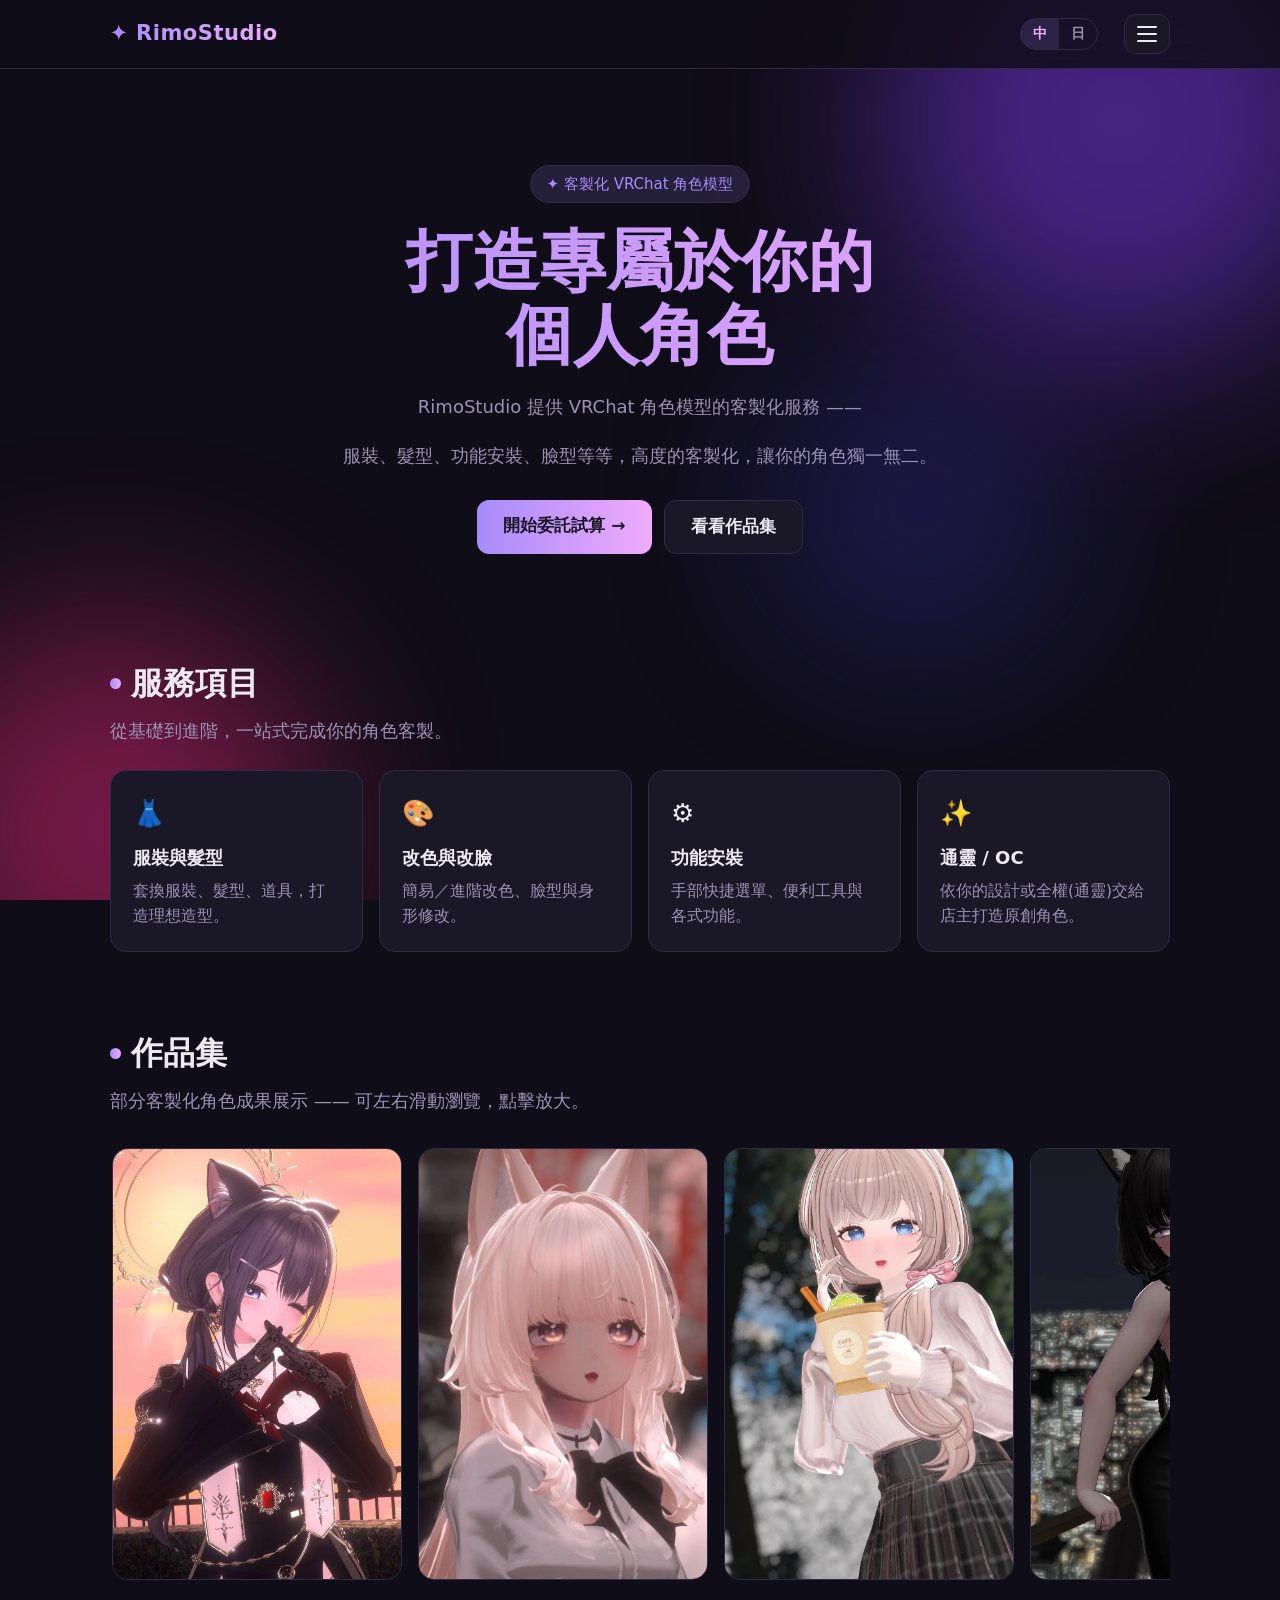
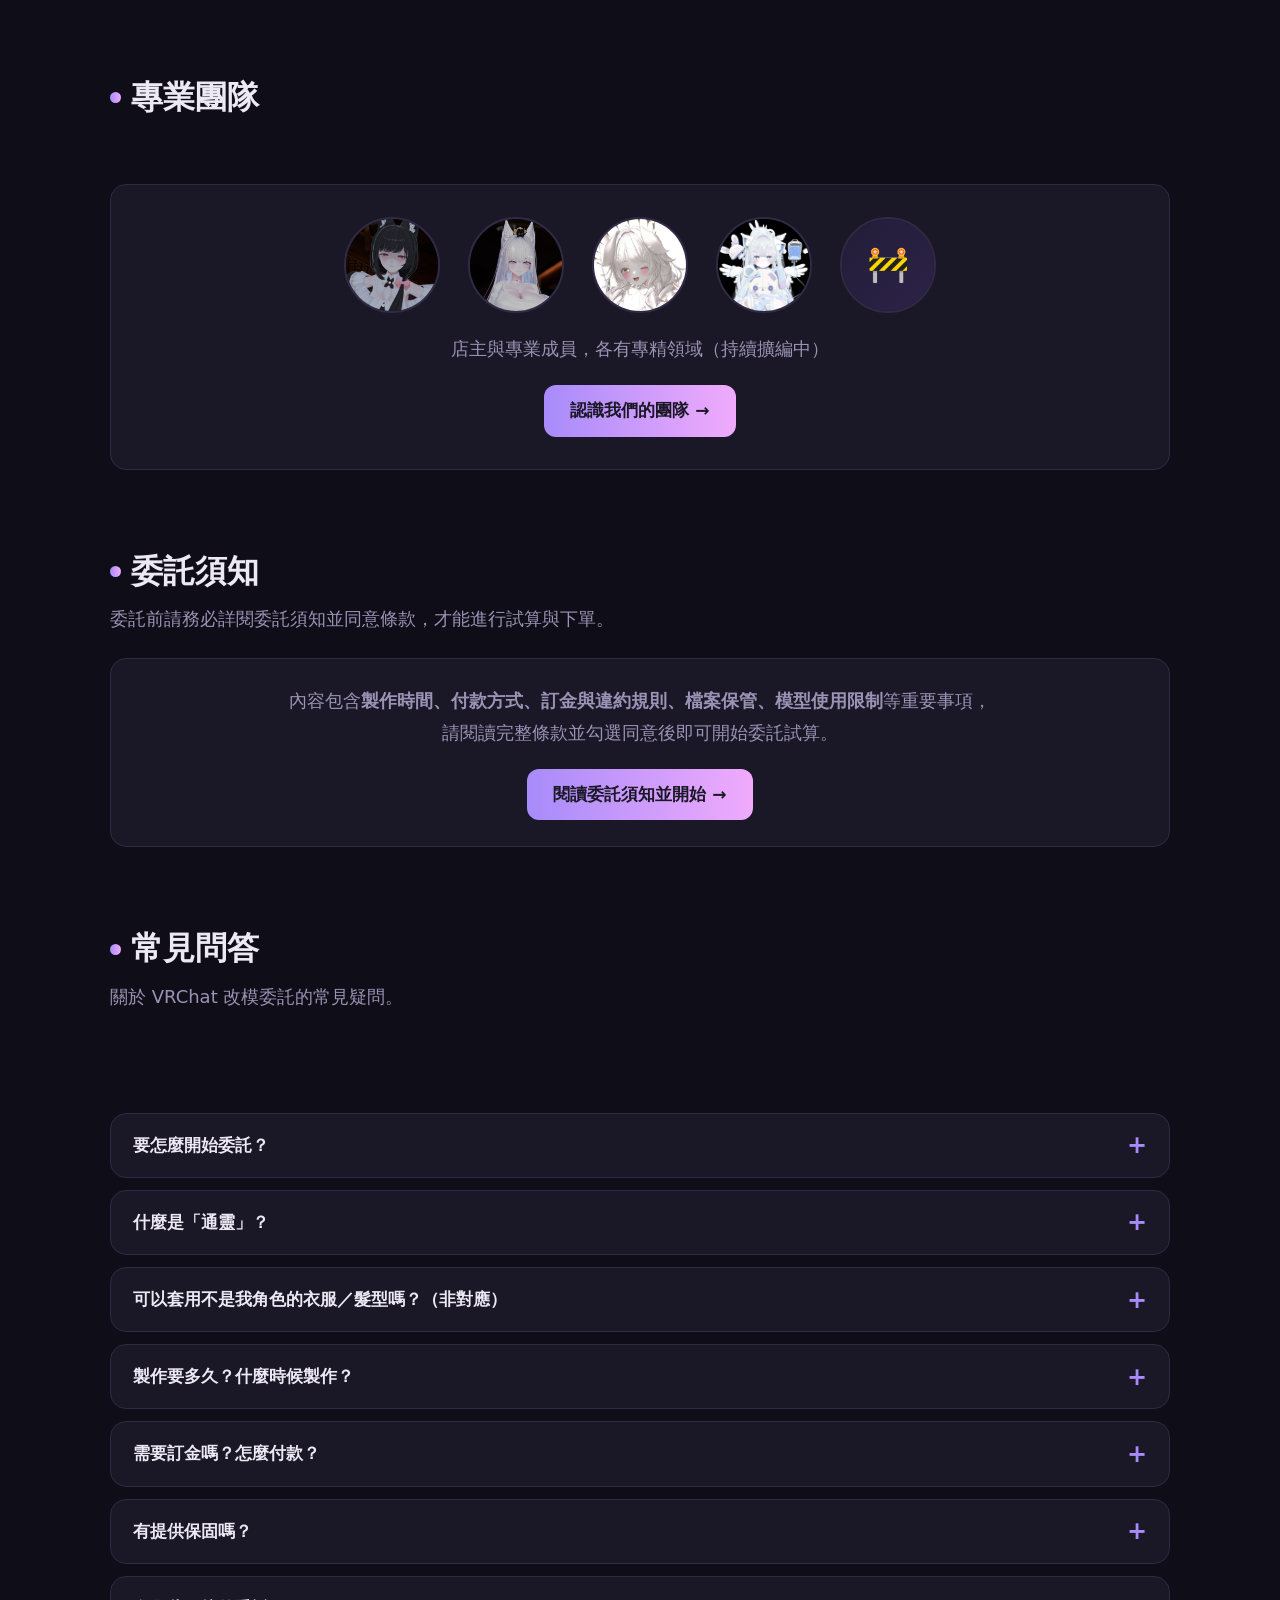
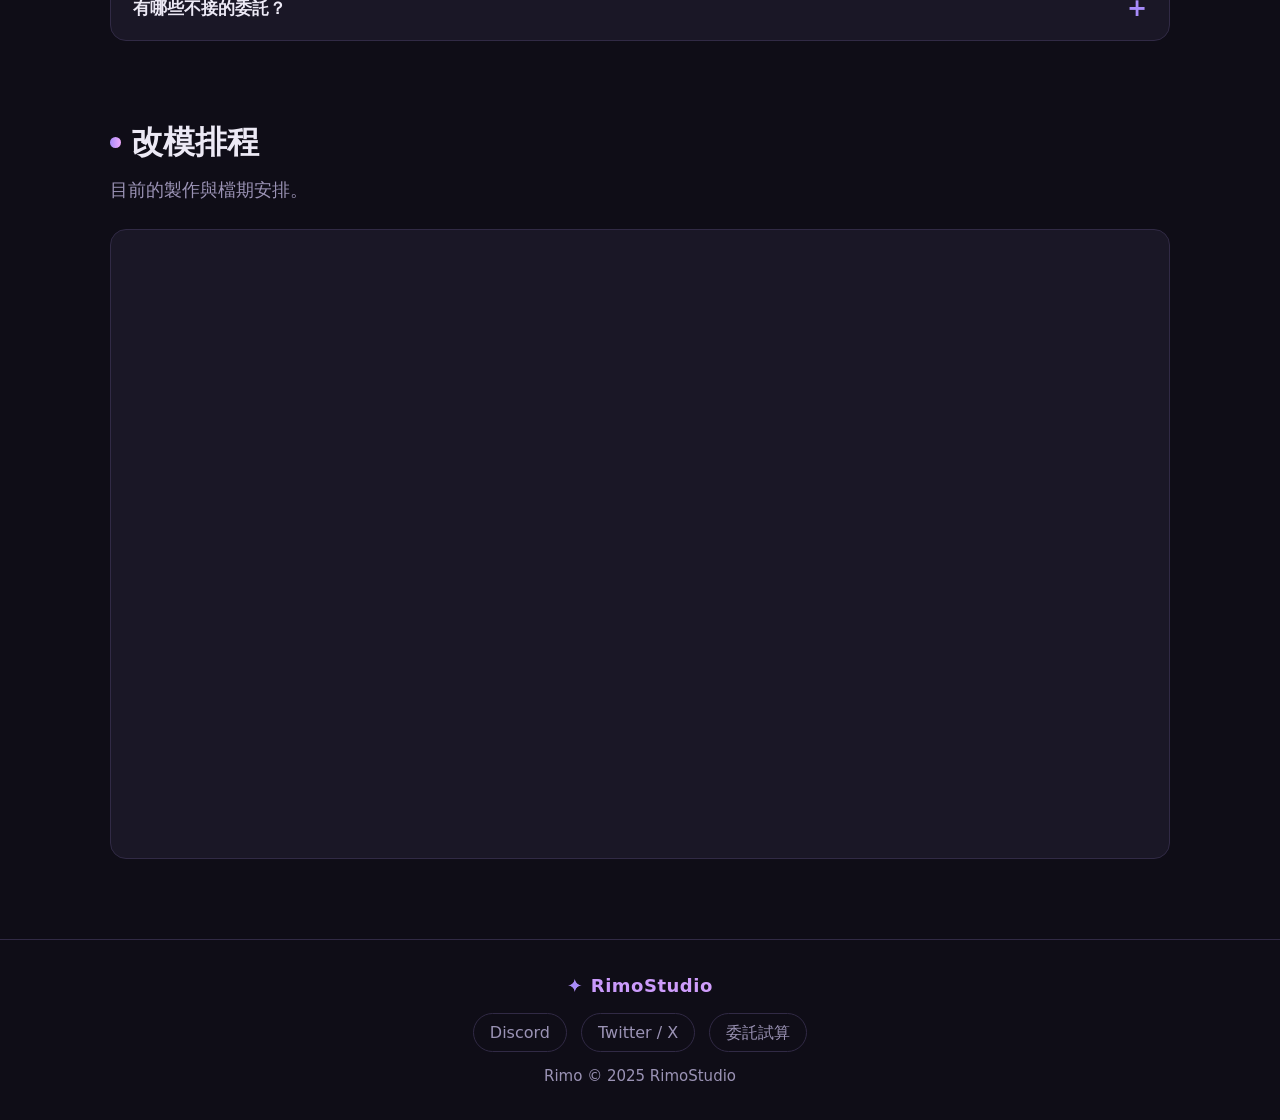
==== commit 762aa55b: "V3.0 - 新增日語頁面 - 修改部分條例" ====
--- a/index.html
+++ b/index.html
@@ -98,6 +98,14 @@
   .tp-ava .ph{width:100%;height:100%;display:flex;align-items:center;justify-content:center;
     font-size:34px;color:var(--muted);background:linear-gradient(135deg,#231d38,#2c2247)}
   .team-preview p{color:var(--muted);margin-bottom:22px}
+  /* 語言切換 */
+  .lang-switch{margin-left:auto;display:inline-flex;border:1px solid var(--line);
+    border-radius:999px;overflow:hidden}
+  .lang-switch button{background:transparent;border:none;color:var(--muted);
+    padding:6px 12px;cursor:pointer;font-size:14px;font-weight:600;transition:.15s}
+  .lang-switch button.active{background:var(--accent-soft);color:var(--accent-2)}
+  .lang-switch button:not(.active):hover{color:var(--text)}
+  .nav-inner .nav-toggle{margin-left:10px}
 </style>
 </head>
 <body>
@@ -106,29 +114,32 @@
 
 <nav class="nav"><div class="nav-inner">
   <span class="brand">RimoStudio</span>
+  <div class="lang-switch">
+    <button data-lang-btn="zh">中</button><button data-lang-btn="ja">日</button>
+  </div>
   <button class="nav-toggle" aria-label="開啟選單" aria-expanded="false"><span></span><span></span><span></span></button>
   <div class="nav-links">
-    <a href="index.html">首頁</a>
-    <a href="#gallery">作品集</a>
-    <a href="team.html">團隊介紹</a>
-    <a href="terms.html">委託須知</a>
-    <a href="glossary.html">用詞說明</a>
-    <a href="#faq">常見問答</a>
-    <a href="#schedule">改模排程</a>
-    <a href="estimate.html" class="cta">委託試算</a>
+    <a href="index.html" data-i18n="nav.home">首頁</a>
+    <a href="#gallery" data-i18n="nav.gallery">作品集</a>
+    <a href="team.html" data-i18n="nav.team">團隊介紹</a>
+    <a href="terms.html" data-i18n="nav.terms">委託須知</a>
+    <a href="glossary.html" data-i18n="nav.glossary">用詞說明</a>
+    <a href="#faq" data-i18n="nav.faq">常見問答</a>
+    <a href="#schedule" data-i18n="nav.schedule">改模排程</a>
+    <a href="estimate.html" class="cta" data-i18n="nav.estimate">委託試算</a>
   </div>
 </div></nav>
 <div class="nav-backdrop"></div>
 
 <header class="hero">
   <div class="wrap stagger">
-    <span class="tag reveal">✦ 客製化 VRChat 角色模型</span>
-    <h1 class="reveal">打造專屬於你的<br>個人角色</h1>
-    <p class="reveal">RimoStudio 提供 VRChat 角色模型的客製化服務 —— </p>
-    <p class="reveal">服裝、髮型、功能安裝、臉型等等，高度的客製化，讓你的角色獨一無二。</p>
+    <span class="tag reveal" data-i18n="hero.tag">✦ 客製化 VRChat 角色模型</span>
+    <h1 class="reveal" data-i18n="hero.h1">打造專屬於你的<br>個人角色</h1>
+    <p class="reveal" data-i18n="hero.p1">RimoStudio 提供 VRChat 角色模型的客製化服務 —— </p>
+    <p class="reveal" data-i18n="hero.p2">服裝、髮型、功能安裝、臉型等等，高度的客製化，讓你的角色獨一無二。</p>
     <div class="hero-btns reveal">
-      <a href="terms.html" class="btn btn-primary">開始委託試算 →</a>
-      <a href="#gallery" class="btn btn-ghost">看看作品集</a>
+      <a href="terms.html" class="btn btn-primary" data-i18n="hero.btn1">開始委託試算 →</a>
+      <a href="#gallery" class="btn btn-ghost" data-i18n="hero.btn2">看看作品集</a>
     </div>
   </div>
 </header>
@@ -136,27 +147,27 @@
 <main class="wrap">
   <!-- 服務項目 -->
   <section class="section">
-    <h2 class="reveal"><span class="dot"></span>服務項目</h2>
-    <p class="lead reveal">從基礎到進階，一站式完成你的角色客製。</p>
+    <h2 class="reveal"><span class="dot"></span><span data-i18n="sec.services">服務項目</span></h2>
+    <p class="lead reveal" data-i18n="services.lead">從基礎到進階，一站式完成你的角色客製。</p>
     <div class="features stagger">
-      <div class="feature reveal"><div class="ico">👗</div><h3>服裝與髮型</h3><p>套換服裝、髮型、道具，打造理想造型。</p></div>
-      <div class="feature reveal"><div class="ico">🎨</div><h3>改色與改臉</h3><p>簡易／進階改色、臉型與身形修改。</p></div>
-      <div class="feature reveal"><div class="ico">⚙️</div><h3>功能安裝</h3><p>手部快捷選單、便利工具與各式功能。</p></div>
-      <div class="feature reveal"><div class="ico">✨</div><h3>通靈 / OC</h3><p>依你的設計或全權(通靈)交給店主打造原創角色。</p></div>
+      <div class="feature reveal"><div class="ico">👗</div><h3 data-i18n="feat.1t">服裝與髮型</h3><p data-i18n="feat.1d">套換服裝、髮型、道具，打造理想造型。</p></div>
+      <div class="feature reveal"><div class="ico">🎨</div><h3 data-i18n="feat.2t">改色與改臉</h3><p data-i18n="feat.2d">簡易／進階改色、臉型與身形修改。</p></div>
+      <div class="feature reveal"><div class="ico">⚙️</div><h3 data-i18n="feat.3t">功能安裝</h3><p data-i18n="feat.3d">手部快捷選單、便利工具與各式功能。</p></div>
+      <div class="feature reveal"><div class="ico">✨</div><h3 data-i18n="feat.4t">通靈 / OC</h3><p data-i18n="feat.4d">依你的設計或全權(通靈)交給店主打造原創角色。</p></div>
     </div>
   </section>
 
   <!-- 作品集 -->
   <section class="section" id="gallery">
-    <h2 class="reveal"><span class="dot"></span>作品集</h2>
-    <p class="lead reveal">部分客製化角色成果展示 —— 可左右滑動瀏覽，點擊放大。</p>
+    <h2 class="reveal"><span class="dot"></span><span data-i18n="sec.gallery">作品集</span></h2>
+    <p class="lead reveal" data-i18n="gallery.lead">部分客製化角色成果展示 —— 可左右滑動瀏覽，點擊放大。</p>
     <div class="carousel reveal" id="galleryGrid"></div>
   </section>
 
   <!-- 專業團隊 -->
   <section class="section" id="team">
-    <h2 class="reveal"><span class="dot"></span>專業團隊</h2>
-    <p class="lead reveal">RimoStudio 由店主與專業成員組成，各有專精 —— 建模、動畫、改色、功能安裝，為你的角色量身打造。</p>
+    <h2 class="reveal"><span class="dot"></span><span data-i18n="sec.team">專業團隊</span></h2>
+    <p class="lead reveal" data-i18n="team.lead">RimoStudio 由店主與專業成員組成，各有專精 —— 建模、動畫、改色、功能安裝，為你的角色量身打造。</p>
     <div class="team-preview reveal">
       <a href="team.html" class="tp-avatars" aria-label="查看團隊介紹">
         <span class="tp-ava"><img src="assets/team/rimo/avatar.webp" alt="Rimo" loading="lazy" onerror="imgFallback(this,'<span class=&quot;ph&quot;>👤</span>')"></span>
@@ -165,60 +176,60 @@
         <span class="tp-ava"><img src="assets/team/kuro/avatar.webp" alt="Kuro" loading="lazy" onerror="imgFallback(this,'<span class=&quot;ph&quot;>👤</span>')"></span>
         <span class="tp-ava" title="Alam：資料建置中"><span class="ph">🚧</span></span>
       </a>
-      <p>店主與專業成員，各有專精領域（持續擴編中）</p>
-      <a href="team.html" class="btn btn-primary">認識我們的團隊 →</a>
+      <p data-i18n="team.note">店主與專業成員，各有專精領域（持續擴編中）</p>
+      <a href="team.html" class="btn btn-primary" data-i18n="team.btn">認識我們的團隊 →</a>
     </div>
   </section>
 
   <!-- 委託須知（導向獨立頁面） -->
   <section class="section" id="terms">
-    <h2 class="reveal"><span class="dot"></span>委託須知</h2>
-    <p class="lead reveal">委託前請務必詳閱委託須知並同意條款，才能進行試算與下單。</p>
+    <h2 class="reveal"><span class="dot"></span><span data-i18n="sec.terms">委託須知</span></h2>
+    <p class="lead reveal" data-i18n="terms.lead">委託前請務必詳閱委託須知並同意條款，才能進行試算與下單。</p>
     <div class="terms reveal" style="text-align:center">
-      <p style="color:var(--muted);margin-bottom:20px;line-height:1.8">
+      <p style="color:var(--muted);margin-bottom:20px;line-height:1.8" data-i18n="terms.body">
         內容包含<strong>製作時間、付款方式、訂金與違約規則、檔案保管、模型使用限制</strong>等重要事項，<br>
         請閱讀完整條款並勾選同意後即可開始委託試算。
       </p>
-      <a href="terms.html" class="btn btn-primary">閱讀委託須知並開始 →</a>
+      <a href="terms.html" class="btn btn-primary" data-i18n="terms.btn">閱讀委託須知並開始 →</a>
     </div>
   </section>
 
   <!-- 常見問答 FAQ -->
   <section class="section" id="faq">
-    <h2 class="reveal"><span class="dot"></span>常見問答</h2>
-    <p class="lead reveal">關於 VRChat 改模委託的常見疑問。</p>
+    <h2 class="reveal"><span class="dot"></span><span data-i18n="sec.faq">常見問答</span></h2>
+    <p class="lead reveal" data-i18n="faq.lead">關於 VRChat 改模委託的常見疑問。</p>
     <div class="faq stagger">
-      <details class="reveal"><summary>VRChat 改模（角色客製化）要多少錢？</summary>
-        <div class="fa-body">費用依方案與加購項目而定：代客上傳 NT$250、組合方案從 NT$1,200 起（友好方案）、通靈／OC 從 NT$4,500 起。你可以到 <a href="estimate.html">委託試算</a> 頁自由選擇方案與加購項目，即時估算費用。</div>
-      </details>
-      <details class="reveal"><summary>要怎麼開始委託？</summary>
-        <div class="fa-body">三個步驟：① 閱讀並同意 <a href="terms.html">委託須知</a> → ② 用 <a href="estimate.html">委託試算</a> 估價 → ③ 透過 <a href="https://discord.gg/tzbvaHy9Kx" target="_blank" rel="noopener">Discord</a> 聯繫店主確認委託。</div>
-      </details>
-      <details class="reveal"><summary>什麼是「通靈」？</summary>
-        <div class="fa-body">「通靈」是指你不需要提供明確設計，全權交由店主依風格為你打造原創角色；當然你也可以提供設計圖或喜歡的風格（風格方案）。更多名詞可參考 <a href="glossary.html">用詞說明</a>。</div>
-      </details>
-      <details class="reveal"><summary>可以套用不是我角色的衣服／髮型嗎？（非對應）</summary>
-        <div class="fa-body">可以。原本為其他角色設計的商品，套到你的模型上稱為「非對應」，因為需要額外適配，費用會比「對應角色」高一些。試算頁可分別選擇對應與非對應的數量。</div>
-      </details>
-      <details class="reveal"><summary>製作要多久？什麼時候製作？</summary>
-        <div class="fa-body">製作時間為平日 20:00–22:00（假日休息）。實際工期依項目複雜度而定，確切時程會在委託時與店主確認。目前檔期可參考首頁的「改模排程」。</div>
-      </details>
-      <details class="reveal"><summary>需要訂金嗎？怎麼付款？</summary>
-        <div class="fa-body">目前接受 <b>銀行／ATM 轉帳</b>，海外客戶可使用 <b>PayPal</b>；實際收款帳號或收款碼會在你透過 Discord 聯繫店主後提供。製作前需先支付訂金（總金額 50%）或全額才會開始製作；訂單在開始製作前皆可取消，一旦開始將依進度收取違約金，詳見 <a href="terms.html">委託須知</a>。</div>
-      </details>
-      <details class="reveal"><summary>有提供保固嗎？</summary>
-        <div class="fa-body">有。標準保固為角色驗收後 7 天內，免費修復製作瑕疵（如穿模、權重異常等）。也可加購保固，每月 NT$700、最多 6 個月。詳見 <a href="glossary.html">保固說明</a>。</div>
-      </details>
-      <details class="reveal"><summary>有哪些不接的委託？</summary>
-        <div class="fa-body">目前暫不接受歐美 / Furry 模型（未來考慮開放）。另外，禁止分享由本工作室出品的任何模型。</div>
+      <details class="reveal"><summary data-i18n="faq.q1">VRChat 改模（角色客製化）要多少錢？</summary>
+        <div class="fa-body" data-i18n="faq.a1">費用依方案與加購項目而定：代客上傳 NT$250、組合方案從 NT$1,200 起（友好方案）、通靈／OC 從 NT$4,500 起。你可以到 <a href="estimate.html">委託試算</a> 頁自由選擇方案與加購項目，即時估算費用。</div>
+      </details>
+      <details class="reveal"><summary data-i18n="faq.q2">要怎麼開始委託？</summary>
+        <div class="fa-body" data-i18n="faq.a2">三個步驟：① 閱讀並同意 <a href="terms.html">委託須知</a> → ② 用 <a href="estimate.html">委託試算</a> 估價 → ③ 透過 <a href="https://discord.gg/tzbvaHy9Kx" target="_blank" rel="noopener">Discord</a> 聯繫店主確認委託。</div>
+      </details>
+      <details class="reveal"><summary data-i18n="faq.q3">什麼是「通靈」？</summary>
+        <div class="fa-body" data-i18n="faq.a3">「通靈」是指你不需要提供明確設計，全權交由店主依風格為你打造原創角色；當然你也可以提供設計圖或喜歡的風格（風格方案）。更多名詞可參考 <a href="glossary.html">用詞說明</a>。</div>
+      </details>
+      <details class="reveal"><summary data-i18n="faq.q4">可以套用不是我角色的衣服／髮型嗎？（非對應）</summary>
+        <div class="fa-body" data-i18n="faq.a4">可以。原本為其他角色設計的商品，套到你的模型上稱為「非對應」，因為需要額外適配，費用會比「對應角色」高一些。試算頁可分別選擇對應與非對應的數量。</div>
+      </details>
+      <details class="reveal"><summary data-i18n="faq.q5">製作要多久？什麼時候製作？</summary>
+        <div class="fa-body" data-i18n="faq.a5">製作時間為平日 20:00–22:00（假日休息）。實際工期依項目複雜度而定，確切時程會在委託時與店主確認。目前檔期可參考首頁的「改模排程」。</div>
+      </details>
+      <details class="reveal"><summary data-i18n="faq.q6">需要訂金嗎？怎麼付款？</summary>
+        <div class="fa-body" data-i18n="faq.a6">目前接受 <b>銀行／ATM 轉帳</b>，海外客戶可使用 <b>PayPal</b>；實際收款帳號或收款碼會在你透過 Discord 聯繫店主後提供。製作前需先支付訂金（總金額 50%）或全額才會開始製作；訂單在開始製作前皆可取消，一旦開始將依進度收取違約金，詳見 <a href="terms.html">委託須知</a>。</div>
+      </details>
+      <details class="reveal"><summary data-i18n="faq.q7">有提供保固嗎？</summary>
+        <div class="fa-body" data-i18n="faq.a7">有。標準保固為角色驗收後 7 天內，免費修復製作瑕疵（如穿模、權重異常等）。也可加購保固，每月 NT$700、最多 6 個月。詳見 <a href="glossary.html">保固說明</a>。</div>
+      </details>
+      <details class="reveal"><summary data-i18n="faq.q8">有哪些不接的委託？</summary>
+        <div class="fa-body" data-i18n="faq.a8">目前暫不接受歐美 / Furry 模型（未來考慮開放）。另外，禁止分享由本工作室出品的任何模型。</div>
       </details>
     </div>
   </section>
 
   <!-- 改模排程 -->
   <section class="section" id="schedule">
-    <h2 class="reveal"><span class="dot"></span>改模排程</h2>
-    <p class="lead reveal">目前的製作與檔期安排。</p>
+    <h2 class="reveal"><span class="dot"></span><span data-i18n="sec.schedule">改模排程</span></h2>
+    <p class="lead reveal" data-i18n="schedule.lead">目前的製作與檔期安排。</p>
     <div class="cal-box reveal">
       <iframe src="https://calendar.google.com/calendar/embed?src=1cbd4bf29bf8e6618d2e45f01a871a949950ca574e1ee829e12ca2b120aea6bd%40group.calendar.google.com&ctz=Asia%2FTaipei" style="border: 0" width="800" height="600" frameborder="0" scrolling="no"></iframe>
     </div>
@@ -230,7 +241,7 @@
   <div class="social">
     <a href="https://discord.gg/tzbvaHy9Kx" target="_blank" rel="noopener">Discord</a>
     <a href="https://x.com/Rimooo_vrc" target="_blank" rel="noopener">Twitter / X</a>
-    <a href="estimate.html">委託試算</a>
+    <a href="estimate.html" data-i18n="footer.estimate">委託試算</a>
   </div>
   <div>Rimo © 2025 RimoStudio</div>
 </footer>
@@ -268,6 +279,8 @@
   {src:'assets/team/kuro/1.webp',  title:' '},
   {src:'assets/team/kuro/2.webp',  title:' '},
   {src:'assets/team/kuro/3.webp',  title:' '},
+  {src:'assets/team/alam/2.webp',  title:' '},
+  {src:'assets/team/alam/3.webp',  title:' ', wide:true},
 ];
 const grid = document.getElementById('galleryGrid');
 const COPIES = 3;  // 複製多份以達成無縫無限循環
@@ -342,5 +355,6 @@
 </script>
 <!-- 進場動畫（共用） -->
 <script src="assets/app.js?v=3"></script>
+<script src="assets/i18n.js?v=2"></script>
 </body>
 </html>
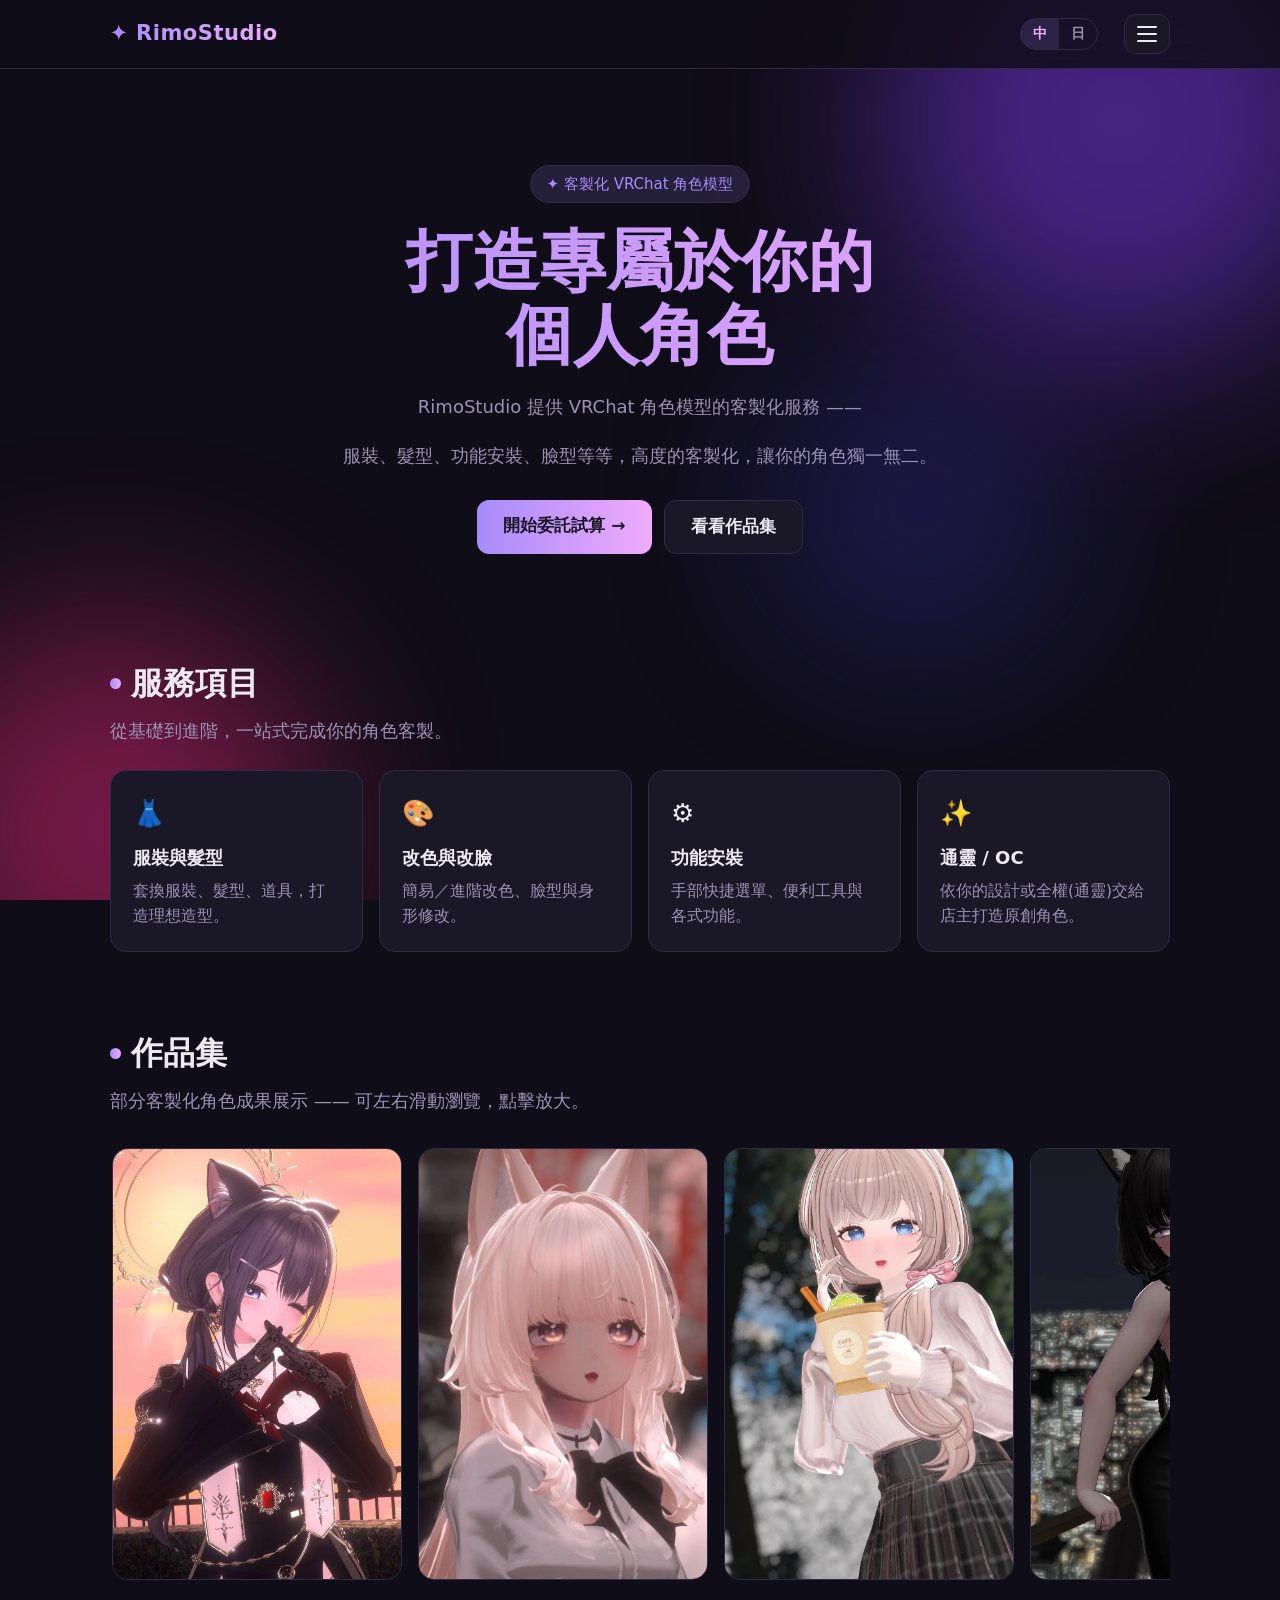
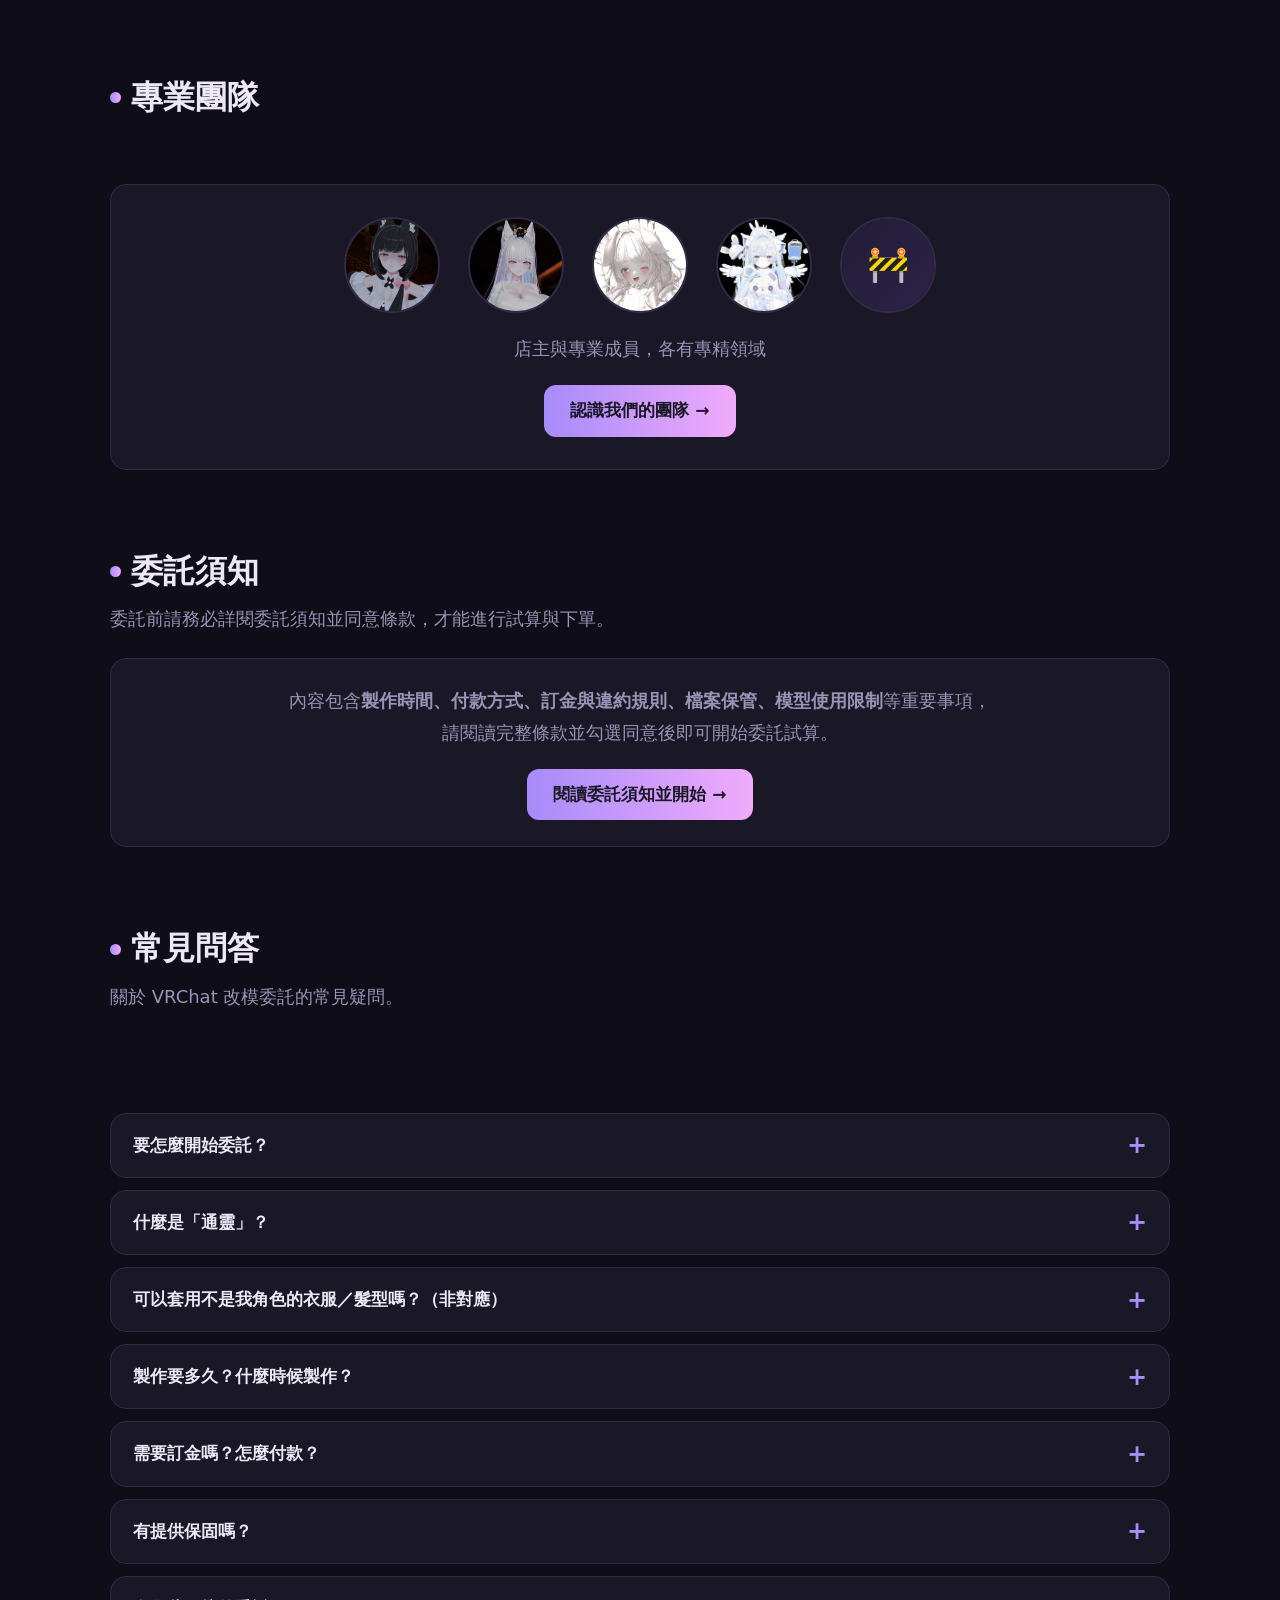
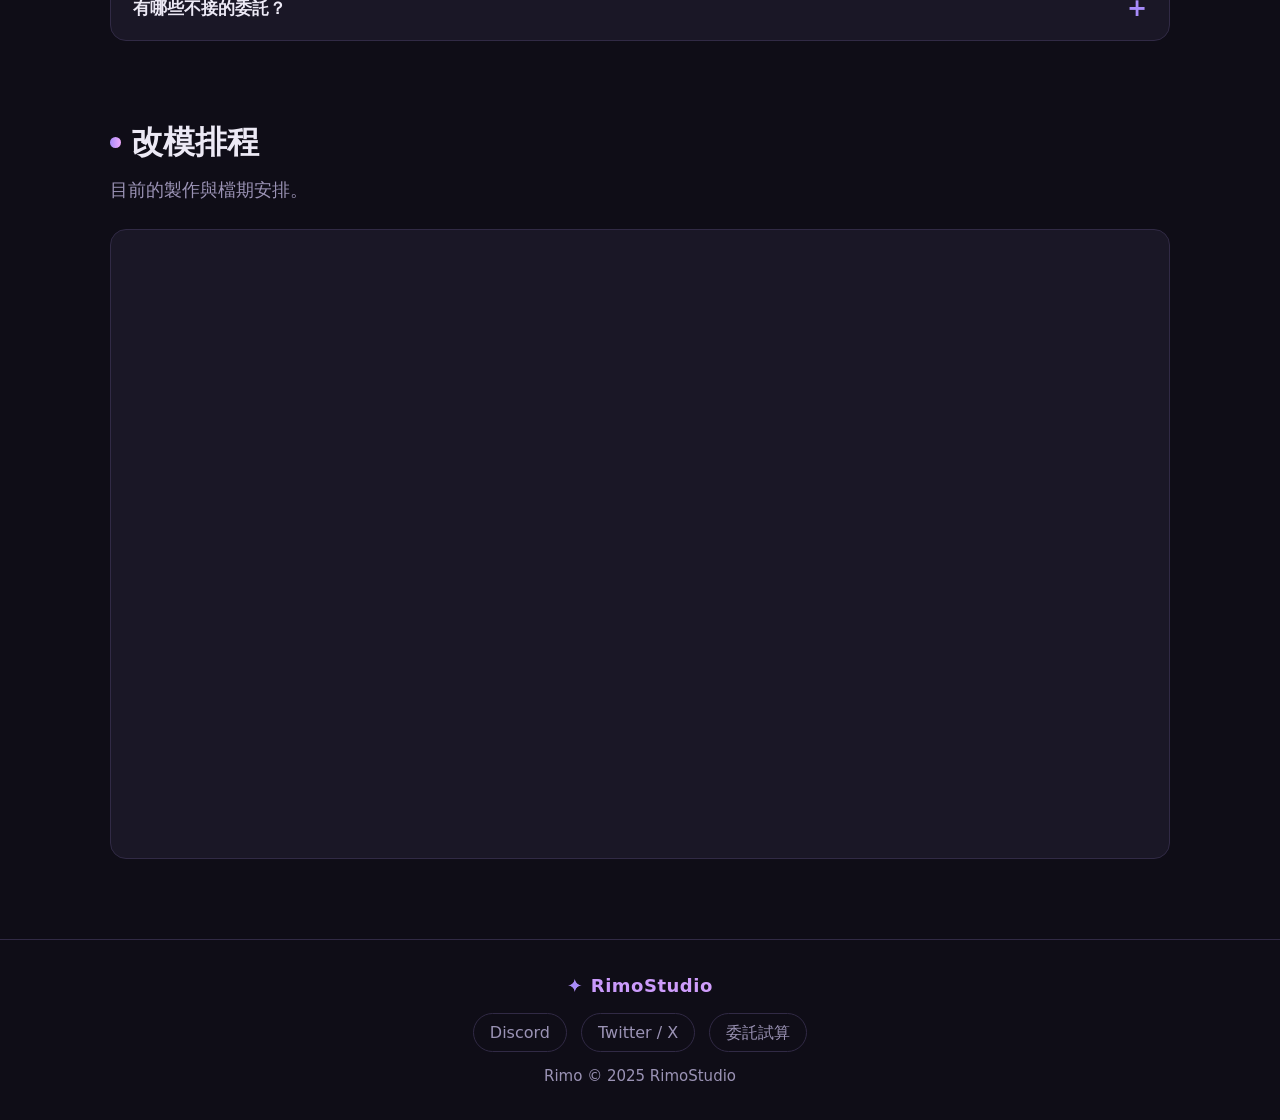
==== commit 2570b6f3: "V4.0 - 委託頁面新增了網址欄位與底下的詳細說明欄" ====
--- a/index.html
+++ b/index.html
@@ -176,7 +176,7 @@
         <span class="tp-ava"><img src="assets/team/kuro/avatar.webp" alt="Kuro" loading="lazy" onerror="imgFallback(this,'<span class=&quot;ph&quot;>👤</span>')"></span>
         <span class="tp-ava" title="Alam：資料建置中"><span class="ph">🚧</span></span>
       </a>
-      <p data-i18n="team.note">店主與專業成員，各有專精領域（持續擴編中）</p>
+      <p data-i18n="team.note">店主與專業成員，各有專精領域</p>
       <a href="team.html" class="btn btn-primary" data-i18n="team.btn">認識我們的團隊 →</a>
     </div>
   </section>
@@ -355,6 +355,6 @@
 </script>
 <!-- 進場動畫（共用） -->
 <script src="assets/app.js?v=3"></script>
-<script src="assets/i18n.js?v=2"></script>
+<script src="assets/i18n.js?v=4"></script>
 </body>
 </html>
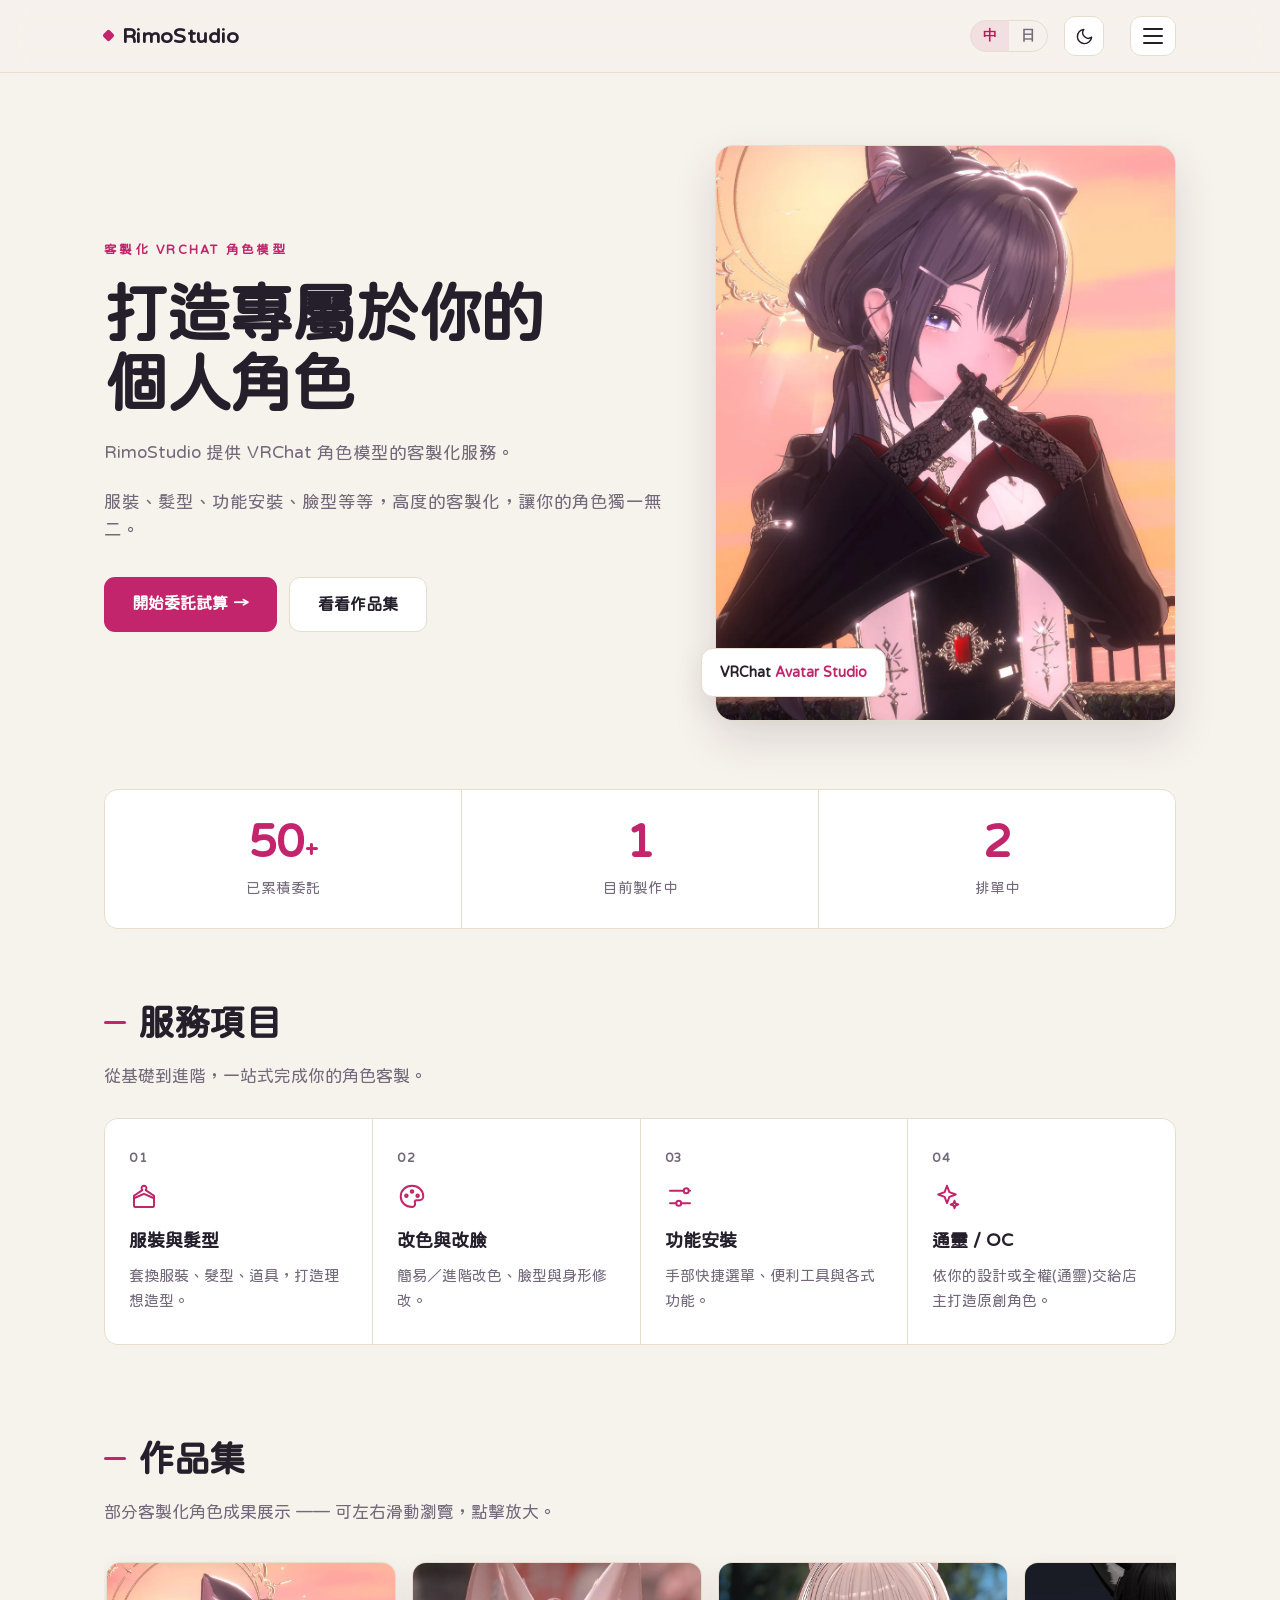
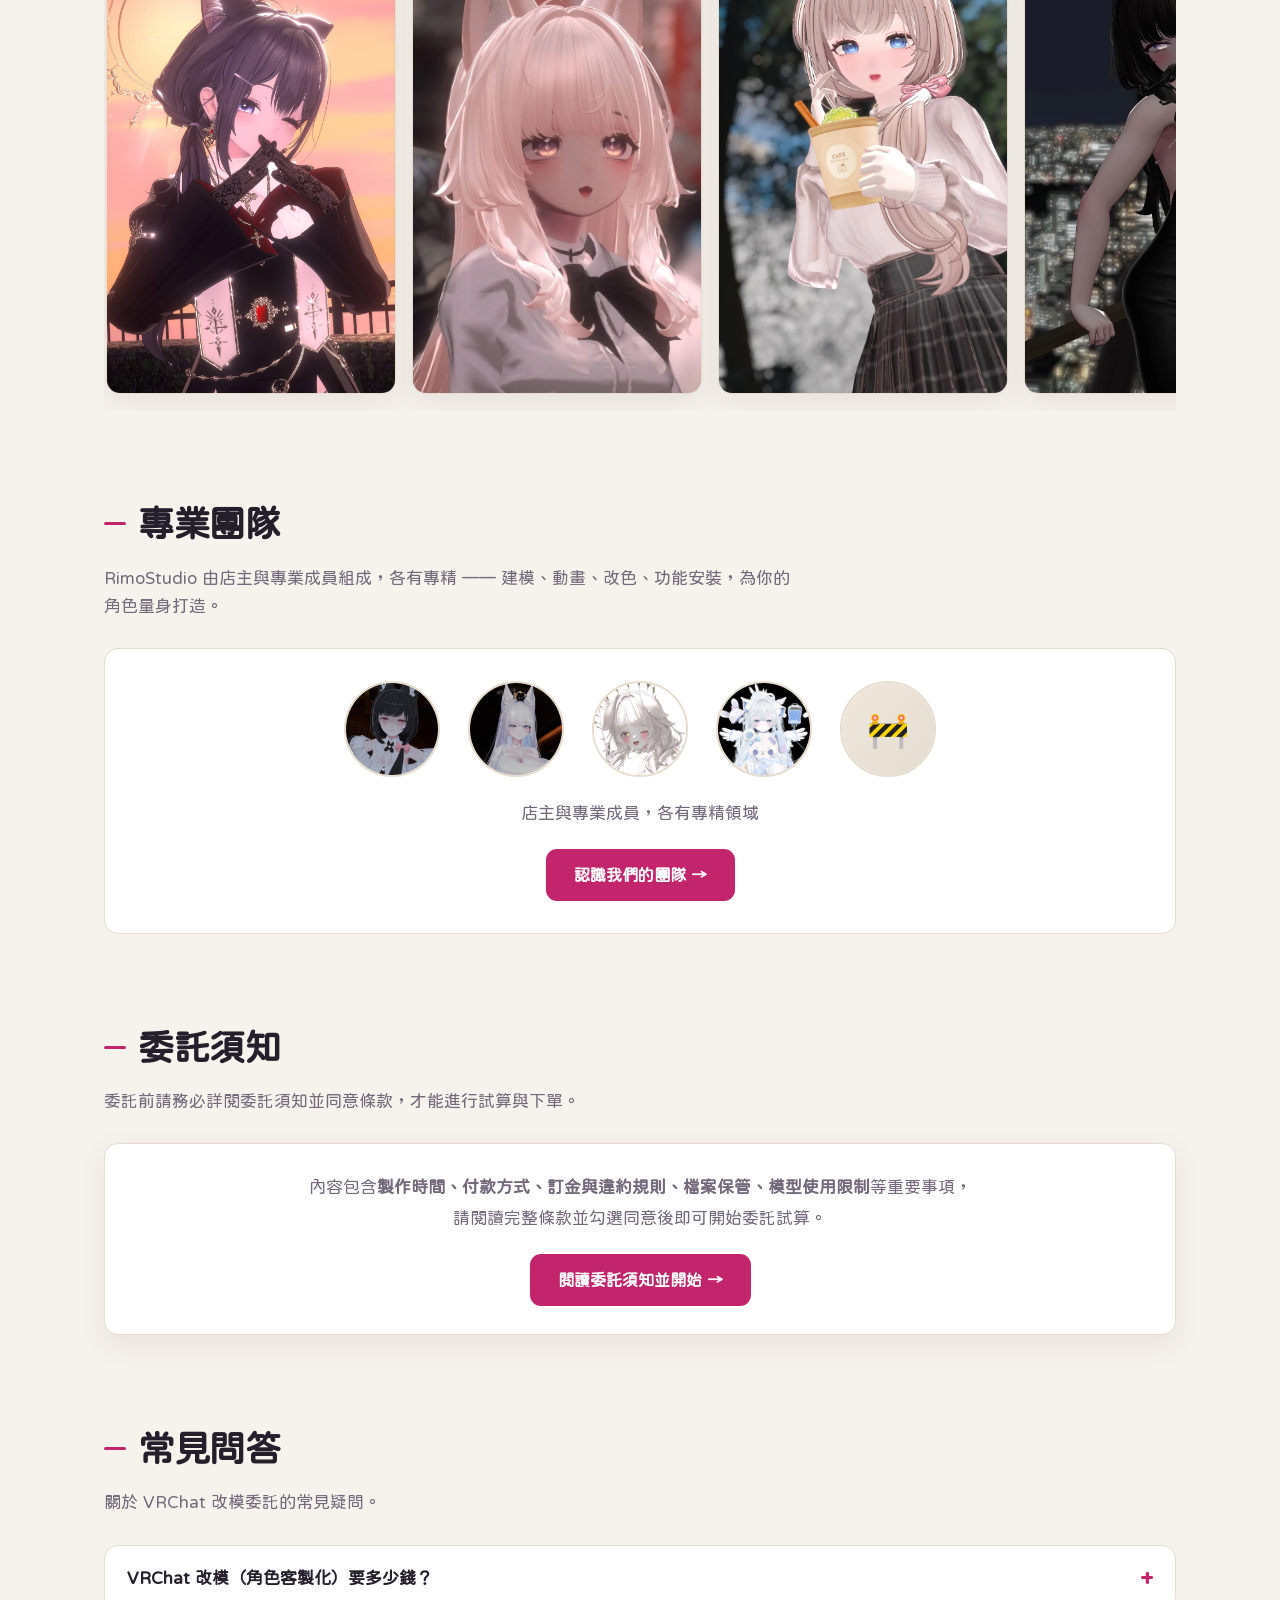
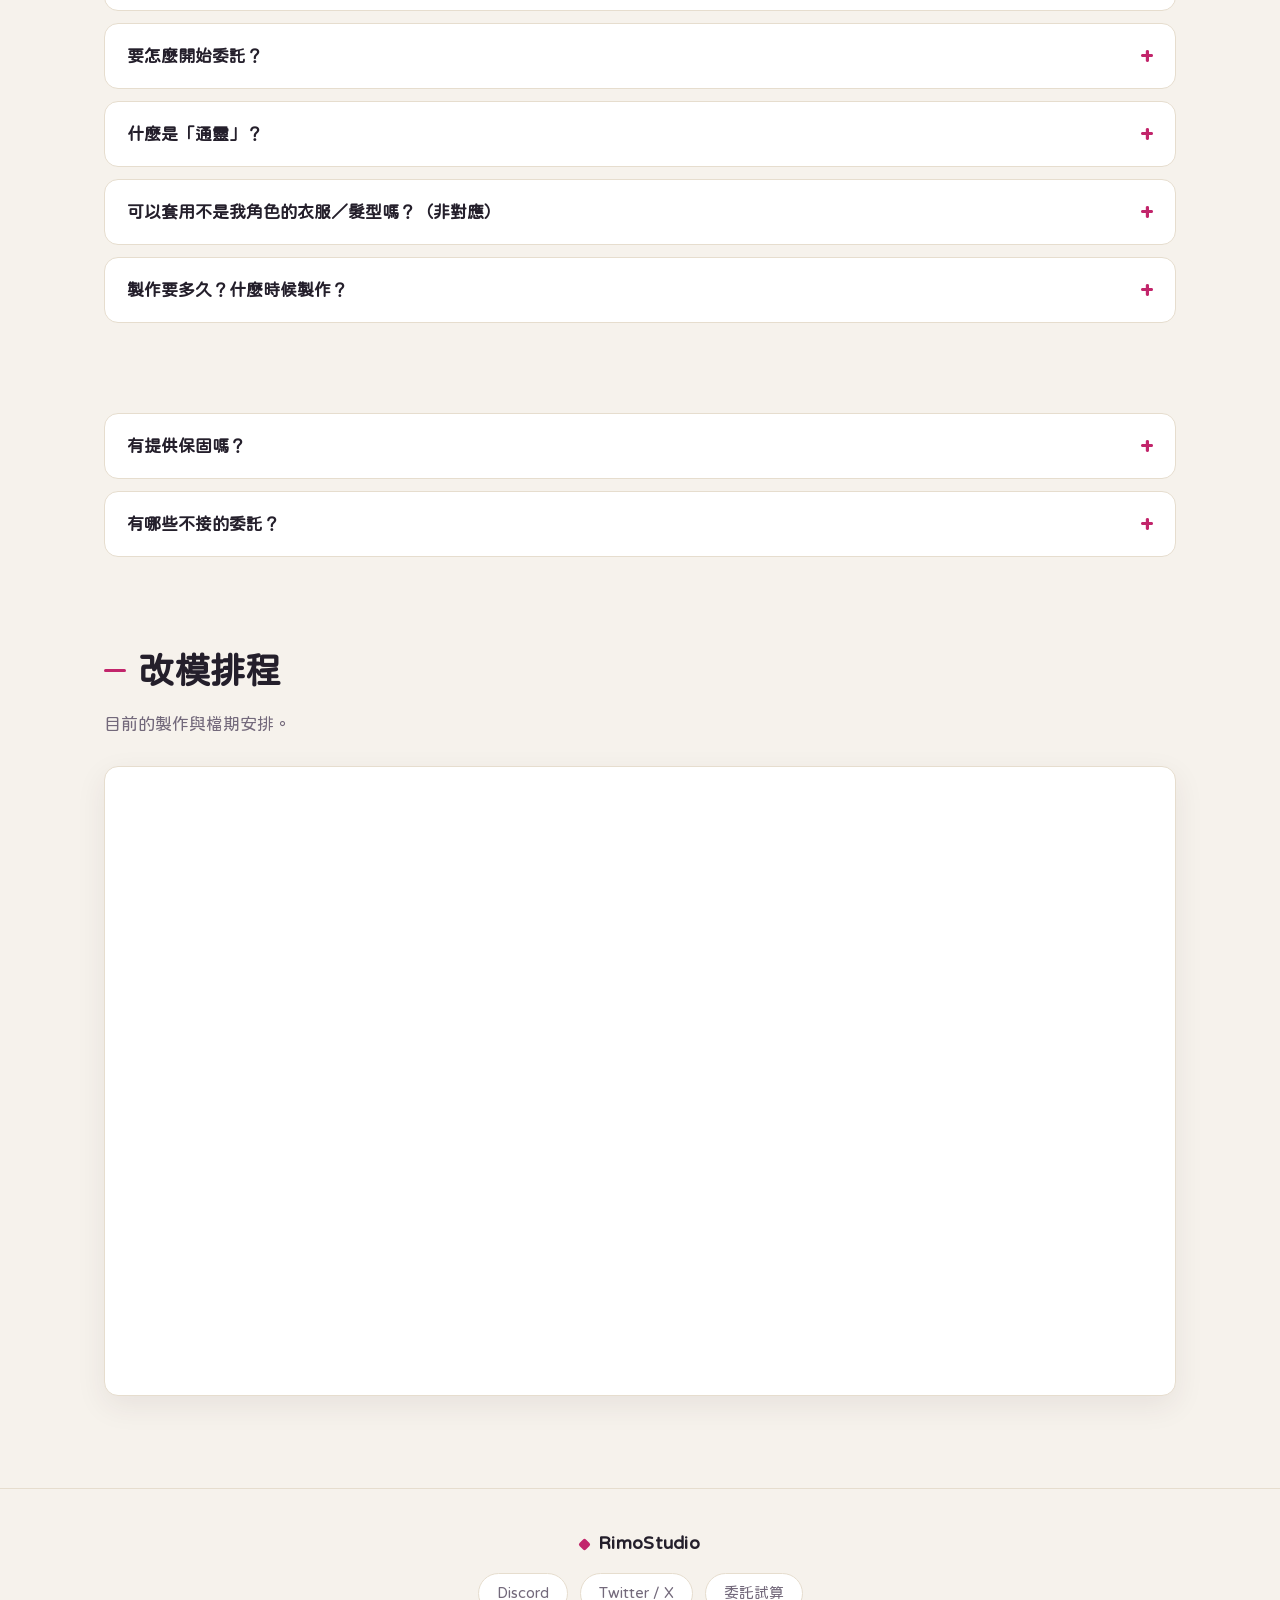
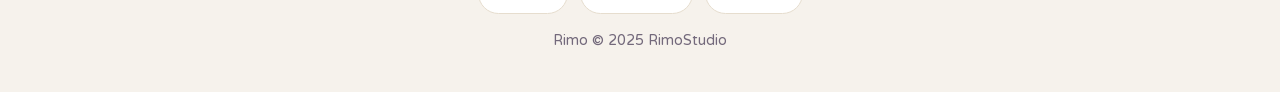
==== commit 2c5be6ed: "V5.0 - 樣式更改 - 新增方案 - 修改明細顯示Bug - 新增可變動排單量" ====
--- a/index.html
+++ b/index.html
@@ -61,18 +61,45 @@
     if(img.parentNode) img.parentNode.innerHTML = placeholder;
   }
 </script>
-<link rel="stylesheet" href="assets/style.css?v=16">
+<script>(function(){try{if(localStorage.getItem('rimo_theme')==='dark')document.documentElement.setAttribute('data-theme','dark');}catch(e){}})();</script>
+<link rel="preconnect" href="https://fonts.googleapis.com">
+<link rel="preconnect" href="https://fonts.gstatic.com" crossorigin>
+<link href="https://fonts.googleapis.com/css2?family=Huninn&display=swap" rel="stylesheet">
+<link rel="stylesheet" href="assets/style.css?v=21">
 <style>
-  /* 首頁專用 */
-  .hero{text-align:center;padding:96px 0 48px;position:relative}
-  .hero .tag{display:inline-block;font-size:15px;color:var(--accent);
-    background:var(--accent-soft);border:1px solid var(--line);
-    border-radius:999px;padding:6px 16px;margin-bottom:22px}
-  .hero h1{font-size:clamp(38px,6.5vw,66px);line-height:1.12;letter-spacing:1px;
-    background:linear-gradient(90deg,var(--accent),var(--accent-2));
-    -webkit-background-clip:text;background-clip:text;color:transparent}
-  .hero p{color:var(--muted);max-width:620px;margin:20px auto 0;font-size:18px}
-  .hero-btns{display:flex;gap:12px;justify-content:center;margin-top:30px;flex-wrap:wrap}
+  /* 首頁專用 —— 雜誌感雙欄 Hero */
+  .hero{padding:72px 0 40px;position:relative}
+  .hero-grid{display:grid;grid-template-columns:1.1fr .9fr;gap:48px;align-items:center}
+  .hero .eyebrow{margin-bottom:18px}
+  .hero h1{font-size:clamp(38px,6vw,64px);line-height:1.1;letter-spacing:-.02em;
+    font-weight:800;color:var(--text)}
+  .hero h1 em{font-style:normal;color:var(--accent)}
+  .hero p{color:var(--muted);max-width:52ch;margin:20px 0 0;font-size:17.5px}
+  .hero-btns{display:flex;gap:12px;margin-top:32px;flex-wrap:wrap}
+  .hero-art{position:relative}
+  .hero-art .frame{position:relative;border-radius:18px;overflow:hidden;
+    border:1px solid var(--line);box-shadow:var(--shadow-hover);aspect-ratio:4/5;background:var(--panel-2)}
+  .hero-art .frame img{width:100%;height:100%;object-fit:cover;display:block}
+  .hero-art .badge{position:absolute;left:-14px;bottom:24px;background:var(--panel);
+    border:1px solid var(--line);border-radius:12px;padding:12px 18px;box-shadow:var(--shadow);
+    font-weight:700;font-size:14px;color:var(--text)}
+  .hero-art .badge span{color:var(--accent)}
+  @media(max-width:820px){
+    .hero{padding:48px 0 24px}
+    .hero-grid{grid-template-columns:1fr;gap:32px}
+    .hero-art{max-width:380px;margin:0 auto}
+    .hero p{max-width:none}
+  }
+  /* 工作室實績（三格數字） */
+  .stats{display:grid;grid-template-columns:repeat(3,1fr);gap:1px;background:var(--line);
+    border:1px solid var(--line);border-radius:var(--radius);overflow:hidden;margin-top:28px}
+  .stats .stat{background:var(--panel);padding:28px 16px;text-align:center}
+  .stats .num{font-size:clamp(30px,5vw,46px);font-weight:800;color:var(--accent);
+    line-height:1;letter-spacing:-.02em}
+  .stats .num small{font-size:.5em;font-weight:700;margin-left:2px}
+  .stats .lbl{color:var(--muted);font-size:14.5px;margin-top:12px}
+  @media(max-width:520px){.stats .stat{padding:20px 8px}}
+  .stats-updated{color:var(--muted);font-size:12.5px;margin-top:8px;text-align:right}
   /* 常見問答 FAQ */
   .faq{display:flex;flex-direction:column;gap:12px}
   .faq details{background:var(--panel);border:1px solid var(--line);border-radius:var(--radius);
@@ -96,7 +123,7 @@
   .tp-ava:hover{border-color:var(--accent);transform:translateY(-4px)}
   .tp-ava img{width:100%;height:100%;object-fit:cover;display:block}
   .tp-ava .ph{width:100%;height:100%;display:flex;align-items:center;justify-content:center;
-    font-size:34px;color:var(--muted);background:linear-gradient(135deg,#231d38,#2c2247)}
+    font-size:34px;color:var(--muted);background:linear-gradient(135deg,#efe8dd,#e4dccf)}
   .team-preview p{color:var(--muted);margin-bottom:22px}
   /* 語言切換 */
   .lang-switch{margin-left:auto;display:inline-flex;border:1px solid var(--line);
@@ -117,6 +144,10 @@
   <div class="lang-switch">
     <button data-lang-btn="zh">中</button><button data-lang-btn="ja">日</button>
   </div>
+  <button class="theme-toggle" data-theme-toggle aria-label="切換深色主題" aria-pressed="false">
+    <svg class="moon" viewBox="0 0 24 24"><path d="M21 12.8A9 9 0 1 1 11.2 3a7 7 0 0 0 9.8 9.8Z"/></svg>
+    <svg class="sun" viewBox="0 0 24 24"><circle cx="12" cy="12" r="4.2"/><path d="M12 2v2M12 20v2M4.9 4.9l1.4 1.4M17.7 17.7l1.4 1.4M2 12h2M20 12h2M4.9 19.1l1.4-1.4M17.7 6.3l1.4-1.4"/></svg>
+  </button>
   <button class="nav-toggle" aria-label="開啟選單" aria-expanded="false"><span></span><span></span><span></span></button>
   <div class="nav-links">
     <a href="index.html" data-i18n="nav.home">首頁</a>
@@ -132,28 +163,61 @@
 <div class="nav-backdrop"></div>
 
 <header class="hero">
-  <div class="wrap stagger">
-    <span class="tag reveal" data-i18n="hero.tag">✦ 客製化 VRChat 角色模型</span>
-    <h1 class="reveal" data-i18n="hero.h1">打造專屬於你的<br>個人角色</h1>
-    <p class="reveal" data-i18n="hero.p1">RimoStudio 提供 VRChat 角色模型的客製化服務 —— </p>
-    <p class="reveal" data-i18n="hero.p2">服裝、髮型、功能安裝、臉型等等，高度的客製化，讓你的角色獨一無二。</p>
-    <div class="hero-btns reveal">
-      <a href="terms.html" class="btn btn-primary" data-i18n="hero.btn1">開始委託試算 →</a>
-      <a href="#gallery" class="btn btn-ghost" data-i18n="hero.btn2">看看作品集</a>
+  <div class="wrap hero-grid">
+    <div class="hero-copy stagger">
+      <span class="eyebrow reveal" data-i18n="hero.tag">客製化 VRChat 角色模型</span>
+      <h1 class="reveal" data-i18n="hero.h1">打造專屬於你的<br>個人角色</h1>
+      <p class="reveal" data-i18n="hero.p1">RimoStudio 提供 VRChat 角色模型的客製化服務。</p>
+      <p class="reveal" data-i18n="hero.p2">服裝、髮型、功能安裝、臉型等等，高度的客製化，讓你的角色獨一無二。</p>
+      <div class="hero-btns reveal">
+        <a href="terms.html" class="btn btn-primary" data-i18n="hero.btn1">開始委託試算 →</a>
+        <a href="#gallery" class="btn btn-ghost" data-i18n="hero.btn2">看看作品集</a>
+      </div>
+    </div>
+    <div class="hero-art reveal right">
+      <div class="frame">
+        <img src="assets/gallery/1.webp" alt="RimoStudio VRChat 客製化角色作品" loading="eager"
+          onerror="imgFallback(this,'<div class=&quot;ph&quot; style=&quot;width:100%;height:100%;display:flex;align-items:center;justify-content:center;color:var(--muted)&quot;>作品主視覺</div>')">
+      </div>
+      <div class="badge" data-i18n="hero.badge">VRChat <span>Avatar Studio</span></div>
     </div>
   </div>
 </header>
 
 <main class="wrap">
+  <!-- 工作室實績 —— 數字由後台控制；下面是後台讀取失敗時的備援預設值 -->
+  <section class="stats reveal" aria-label="工作室實績">
+    <div class="stat"><div class="num" id="statDone">50<small>+</small></div><div class="lbl" data-i18n="stats.done">已累積委託</div></div>
+    <div class="stat"><div class="num" id="statWip">1</div><div class="lbl" data-i18n="stats.wip">目前製作中</div></div>
+    <div class="stat"><div class="num" id="statQueue">2</div><div class="lbl" data-i18n="stats.queue">排單中</div></div>
+  </section>
+  <div class="stats-updated" id="statsUpdated" hidden></div>
+
   <!-- 服務項目 -->
   <section class="section">
     <h2 class="reveal"><span class="dot"></span><span data-i18n="sec.services">服務項目</span></h2>
     <p class="lead reveal" data-i18n="services.lead">從基礎到進階，一站式完成你的角色客製。</p>
     <div class="features stagger">
-      <div class="feature reveal"><div class="ico">👗</div><h3 data-i18n="feat.1t">服裝與髮型</h3><p data-i18n="feat.1d">套換服裝、髮型、道具，打造理想造型。</p></div>
-      <div class="feature reveal"><div class="ico">🎨</div><h3 data-i18n="feat.2t">改色與改臉</h3><p data-i18n="feat.2d">簡易／進階改色、臉型與身形修改。</p></div>
-      <div class="feature reveal"><div class="ico">⚙️</div><h3 data-i18n="feat.3t">功能安裝</h3><p data-i18n="feat.3d">手部快捷選單、便利工具與各式功能。</p></div>
-      <div class="feature reveal"><div class="ico">✨</div><h3 data-i18n="feat.4t">通靈 / OC</h3><p data-i18n="feat.4d">依你的設計或全權(通靈)交給店主打造原創角色。</p></div>
+      <div class="feature reveal">
+        <div class="num">01</div>
+        <div class="ico"><svg viewBox="0 0 24 24"><path d="M12 3a2 2 0 0 0-1.3 3.5L4 11v2l8-3.5 8 3.5v-2l-6.7-4.5A2 2 0 0 0 12 3Z"/><path d="M4 13v6a1 1 0 0 0 1 1h14a1 1 0 0 0 1-1v-6"/></svg></div>
+        <h3 data-i18n="feat.1t">服裝與髮型</h3><p data-i18n="feat.1d">套換服裝、髮型、道具，打造理想造型。</p>
+      </div>
+      <div class="feature reveal">
+        <div class="num">02</div>
+        <div class="ico"><svg viewBox="0 0 24 24"><path d="M12 3C7 3 3 6.6 3 11.5S7 20 12 20a2.5 2.5 0 0 0 2.5-2.5c0-.7-.3-1.2-.3-1.8 0-.7.6-1.2 1.3-1.2H18a3 3 0 0 0 3-3C21 6.5 17 3 12 3Z"/><circle cx="7.5" cy="11" r="1"/><circle cx="12" cy="7.5" r="1"/><circle cx="16.5" cy="11" r="1"/></svg></div>
+        <h3 data-i18n="feat.2t">改色與改臉</h3><p data-i18n="feat.2d">簡易／進階改色、臉型與身形修改。</p>
+      </div>
+      <div class="feature reveal">
+        <div class="num">03</div>
+        <div class="ico"><svg viewBox="0 0 24 24"><path d="M4 7h11"/><path d="M19 7h1"/><circle cx="17" cy="7" r="2"/><path d="M4 17h5"/><path d="M13 17h7"/><circle cx="11" cy="17" r="2"/></svg></div>
+        <h3 data-i18n="feat.3t">功能安裝</h3><p data-i18n="feat.3d">手部快捷選單、便利工具與各式功能。</p>
+      </div>
+      <div class="feature reveal">
+        <div class="num">04</div>
+        <div class="ico"><svg viewBox="0 0 24 24"><path d="M12 3l1.9 5.1L19 10l-5.1 1.9L12 17l-1.9-5.1L5 10l5.1-1.9L12 3Z"/><path d="M18 15l.8 2.2L21 18l-2.2.8L18 21l-.8-2.2L15 18l2.2-.8L18 15Z"/></svg></div>
+        <h3 data-i18n="feat.4t">通靈 / OC</h3><p data-i18n="feat.4d">依你的設計或全權(通靈)交給店主打造原創角色。</p>
+      </div>
     </div>
   </section>
 
@@ -352,9 +416,37 @@
 document.getElementById('lbClose').onclick=()=>lb.classList.remove('open');
 lb.onclick=e=>{if(e.target===lb)lb.classList.remove('open')};
 document.addEventListener('keydown', e=>{ if(e.key==='Escape') lb.classList.remove('open'); });
+
+/* ===== 首頁實績數字（從 Worker 後台讀取；讀取失敗就沿用上方預設值） ===== */
+(function(){
+  const STATUS_API = 'https://rimo-discount.u1788u1788.workers.dev';
+  let upd = 0;
+  function setNum(id, val){
+    const el = document.getElementById(id); if(el==null || val==null || val==='') return;
+    const m = String(val).match(/^(\d+)(\D.*)?$/);   // 例如 "800+" → 800 + 小字 "+"
+    if(m) el.innerHTML = m[1] + (m[2] ? '<small>'+m[2]+'</small>' : '');
+    else el.textContent = String(val);
+  }
+  function renderUpdated(){
+    if(!upd) return;
+    const el = document.getElementById('statsUpdated'); if(!el) return;
+    const ja = (window.__rimoLang === 'ja');
+    const s = new Date(upd).toLocaleDateString(ja ? 'ja-JP' : 'zh-TW');
+    el.textContent = (ja ? '最終更新 ' : '最後更新 ') + s;
+    el.hidden = false;
+  }
+  fetch(STATUS_API + '/api/status').then(r=>r.json()).then(d=>{
+    if(!d || !d.ok) return;
+    setNum('statDone', d.done);
+    setNum('statWip',  d.wip);
+    setNum('statQueue',d.queue);
+    if(d.updated){ upd = d.updated; renderUpdated(); }
+  }).catch(()=>{});
+  document.addEventListener('rimo:lang', renderUpdated);
+})();
 </script>
 <!-- 進場動畫（共用） -->
-<script src="assets/app.js?v=3"></script>
-<script src="assets/i18n.js?v=4"></script>
+<script src="assets/app.js?v=4"></script>
+<script src="assets/i18n.js?v=8"></script>
 </body>
 </html>
--- a/assets/style.css
+++ b/assets/style.css
@@ -1,53 +1,101 @@
-/* ===== RimoStudio 共用樣式 ===== */
+/* ===== RimoStudio 共用樣式（雜誌感淡色系） ===== */
 :root{
-  --bg:#0f0d17;
-  --panel:#1a1726;
-  --panel-2:#221d33;
-  --line:#312a45;
-  --text:#ece9f5;
-  --muted:#9b93b5;
-  --accent:#a78bfa;
-  --accent-2:#f0abfc;
-  --accent-soft:rgba(167,139,250,.15);
+  --bg:#f6f2ec;          /* 溫潤象牙白底 */
+  --panel:#ffffff;       /* 卡片 */
+  --panel-2:#efe8dd;     /* 內凹 / 較深暖色 */
+  --line:#e6ddce;        /* 細線 */
+  --text:#241f2b;        /* 墨黑（帶一點茄紫）*/
+  --muted:#73697b;       /* 次要文字 */
+  --accent:#c2256b;      /* 主色：覆盆子莓紅 */
+  --accent-ink:#981a52;  /* 主色加深（hover/按壓）*/
+  --accent-2:#b11e58;    /* 主色深調：用於文字／價格，確保淡底可讀 */
+  --accent-soft:rgba(194,37,107,.09);
+  --ok:#1a9e5f;
+  --warn:#c23a3a;
+  --nav-bg:rgba(246,242,236,.86);
+  --panel-hover:#fffaf4;
+  --ph:linear-gradient(135deg,#efe8dd,#e4dccf);  /* 圖片佔位底 */
+  --amber-fg:#9a6708;
+  --amber-bg:rgba(180,121,12,.1);
+  --amber-line:rgba(180,121,12,.35);
+  --radius:14px;
+  --shadow:0 10px 30px rgba(60,40,55,.08);
+  --shadow-hover:0 18px 44px rgba(60,40,55,.14);
+}
+
+/* ===== 深色主題（雜誌暖黑，非舊版 AI 紫） ===== */
+html[data-theme="dark"]{
+  --bg:#141019;
+  --panel:#1d1823;
+  --panel-2:#26202d;
+  --line:#372f40;
+  --text:#f1ecf4;
+  --muted:#a89fb3;
+  --accent:#e85b92;      /* 深底上提亮的莓紅 */
+  --accent-ink:#f27faa;
+  --accent-2:#f6a6c6;    /* 深底可讀的淺莓紅：文字／價格 */
+  --accent-soft:rgba(232,91,146,.16);
   --ok:#4ade80;
-  --radius:16px;
-}
+  --warn:#fca5a5;
+  --nav-bg:rgba(20,16,25,.82);
+  --panel-hover:#241e2b;
+  --ph:linear-gradient(135deg,#262029,#2f2735);
+  --amber-fg:#f3c871;
+  --amber-bg:rgba(251,191,36,.12);
+  --amber-line:rgba(251,191,36,.32);
+  --shadow:0 10px 30px rgba(0,0,0,.35);
+  --shadow-hover:0 18px 44px rgba(0,0,0,.5);
+}
+/* 深色底的主色按鈕改用深色文字，對比更佳 */
+html[data-theme="dark"] .btn-primary,
+html[data-theme="dark"] .nav-links a.cta,
+html[data-theme="dark"] .cta-btn,
+html[data-theme="dark"] .m-info .role{color:#1b1220}
+html[data-theme="dark"] .m-info .role.hiring{color:#0f2417}
 *{box-sizing:border-box;margin:0;padding:0}
 html{scroll-behavior:smooth}
 body{
-  font-family:"Segoe UI","Noto Sans TC",-apple-system,system-ui,sans-serif;
+  font-family:"Huninn","Noto Sans TC","PingFang TC","Microsoft JhengHei",system-ui,-apple-system,sans-serif;
   background:var(--bg);
   color:var(--text);
-  line-height:1.6;
+  line-height:1.65;
   min-height:100vh;
   overflow-x:hidden;
-  font-size:18px;
-}
-a{color:var(--accent-2);text-decoration:none}
-.wrap{max-width:1100px;margin:0 auto;padding:0 20px}
-
-/* 背景光暈 */
-.orbs{position:fixed;inset:0;z-index:-1;overflow:hidden;pointer-events:none}
-.orb{position:absolute;border-radius:50%;filter:blur(90px);opacity:.5}
-.orb.a{width:480px;height:480px;background:#7c3aed;top:-120px;right:-80px;animation:float 14s ease-in-out infinite}
-.orb.b{width:420px;height:420px;background:#db2777;bottom:-140px;left:-100px;animation:float 18s ease-in-out infinite reverse}
-.orb.c{width:300px;height:300px;background:#4338ca;top:40%;left:60%;opacity:.3;animation:float 20s ease-in-out infinite}
-@keyframes float{0%,100%{transform:translate(0,0)}50%{transform:translate(30px,-40px)}}
+  font-size:17px;
+  -webkit-font-smoothing:antialiased;
+}
+a{color:var(--accent);text-decoration:none}
+.wrap{max-width:1120px;margin:0 auto;padding:0 24px}
+
+/* 舊版背景光暈：淡色系不使用，整站隱藏 */
+.orbs{display:none}
 
 /* ===== 導覽列（漢堡抽屜選單） ===== */
 .nav{position:sticky;top:0;z-index:50;
-  background:rgba(15,13,23,.82);backdrop-filter:blur(12px);
+  background:var(--nav-bg);backdrop-filter:blur(12px);
   border-bottom:1px solid var(--line)}
-.nav-inner{max-width:1100px;margin:0 auto;padding:14px 20px;
+.nav-inner{max-width:1120px;margin:0 auto;padding:16px 24px;
   display:flex;align-items:center;gap:16px}
-.brand{font-weight:800;font-size:21px;letter-spacing:.5px;display:flex;align-items:center;gap:8px;
-  background:linear-gradient(90deg,var(--accent),var(--accent-2));
-  -webkit-background-clip:text;background-clip:text;color:transparent}
-.brand::before{content:"✦";-webkit-text-fill-color:var(--accent)}
+.brand{font-weight:800;font-size:21px;letter-spacing:.3px;display:flex;align-items:center;gap:9px;
+  color:var(--text)}
+.brand::before{content:"";width:9px;height:9px;border-radius:2px;
+  background:var(--accent);transform:rotate(45deg);display:inline-block}
+
+/* 主題切換按鈕（日 / 夜） */
+.theme-toggle{width:40px;height:40px;border:1px solid var(--line);background:var(--panel);
+  border-radius:11px;cursor:pointer;color:var(--text);
+  display:inline-flex;align-items:center;justify-content:center;transition:.2s;flex:none}
+.theme-toggle:hover{border-color:var(--accent);color:var(--accent)}
+.theme-toggle svg{width:19px;height:19px;stroke:currentColor;fill:none;
+  stroke-width:1.8;stroke-linecap:round;stroke-linejoin:round}
+.theme-toggle .sun{display:none}
+.theme-toggle .moon{display:block}
+html[data-theme="dark"] .theme-toggle .sun{display:block}
+html[data-theme="dark"] .theme-toggle .moon{display:none}
 
 /* 漢堡按鈕 */
-.nav-toggle{margin-left:auto;width:46px;height:40px;border:1px solid var(--line);
-  background:var(--panel);border-radius:12px;cursor:pointer;
+.nav-toggle{margin-left:10px;width:46px;height:40px;border:1px solid var(--line);
+  background:var(--panel);border-radius:11px;cursor:pointer;
   display:inline-flex;flex-direction:column;align-items:center;justify-content:center;gap:5px;
   transition:.2s;position:relative;z-index:60}
 .nav-toggle:hover{border-color:var(--accent)}
@@ -58,16 +106,16 @@
 
 /* 抽屜選單 */
 .nav-links{position:fixed;top:0;right:0;height:100vh;height:100dvh;width:min(300px,82vw);
-  background:linear-gradient(180deg,var(--panel-2),var(--panel));
-  border-left:1px solid var(--line);box-shadow:-24px 0 60px rgba(0,0,0,.45);
-  display:flex;flex-direction:column;gap:4px;padding:90px 22px 30px;
+  background:var(--panel);
+  border-left:1px solid var(--line);box-shadow:-24px 0 60px rgba(60,40,55,.16);
+  display:flex;flex-direction:column;gap:2px;padding:92px 22px 30px;
   transform:translateX(105%);visibility:hidden;
   transition:transform .38s cubic-bezier(.16,.8,.3,1),visibility .38s;z-index:55}
 /* visibility:hidden 讓關閉狀態的選單連結不會被 Tab 鍵聚焦 */
 body.nav-open .nav-links{transform:none;visibility:visible}
-.nav-links a{color:var(--text);font-size:18px;padding:14px 16px;border-radius:12px;
+.nav-links a{color:var(--text);font-size:17px;font-weight:500;padding:14px 16px;border-radius:10px;
   opacity:0;transform:translateX(24px);transition:background .15s ease,color .15s ease}
-.nav-links a:hover{background:var(--accent-soft);color:var(--accent-2)}
+.nav-links a:hover{background:var(--accent-soft);color:var(--accent)}
 /* 進場交錯：用 animation，與 hover 的 transition 完全分開，hover 才不會卡 */
 @keyframes navIn{from{opacity:0;transform:translateX(24px)}to{opacity:1;transform:none}}
 body.nav-open .nav-links a{animation:navIn .4s cubic-bezier(.16,.8,.3,1) forwards}
@@ -79,28 +127,33 @@
 body.nav-open .nav-links a:nth-child(6){animation-delay:.30s}
 body.nav-open .nav-links a:nth-child(7){animation-delay:.35s}
 body.nav-open .nav-links a:nth-child(8){animation-delay:.40s}
-.nav-links a.cta{color:#1a1726;background:linear-gradient(90deg,var(--accent),var(--accent-2));
-  font-weight:700;text-align:center;margin-top:10px}
-.nav-links a.cta:hover{filter:brightness(1.08);color:#1a1726}
+.nav-links a.cta{color:#fff;background:var(--accent);
+  font-weight:700;text-align:center;margin-top:12px}
+.nav-links a.cta:hover{background:var(--accent-ink);color:#fff}
 
 /* 背景遮罩（層級需低於 .nav 的 50，否則會蓋住選單導致無法點擊） */
-.nav-backdrop{position:fixed;inset:0;background:rgba(8,6,14,.55);backdrop-filter:blur(2px);
+.nav-backdrop{position:fixed;inset:0;background:rgba(40,30,40,.28);backdrop-filter:blur(2px);
   opacity:0;visibility:hidden;transition:opacity .3s ease,visibility .3s;z-index:40}
 body.nav-open .nav-backdrop{opacity:1;visibility:visible}
 
 /* ===== 通用區塊 ===== */
-.section{padding:56px 0 20px}
-.section h2{font-size:clamp(24px,3vw,32px);margin-bottom:8px;display:flex;align-items:center;gap:10px}
-.section h2 .dot{width:11px;height:11px;border-radius:50%;
-  background:linear-gradient(90deg,var(--accent),var(--accent-2))}
-.section .lead{color:var(--muted);margin-bottom:24px}
+.section{padding:64px 0 20px}
+.section h2{font-size:clamp(25px,3.2vw,36px);margin-bottom:10px;letter-spacing:-.01em;
+  font-weight:800;display:flex;align-items:baseline;gap:12px}
+.section h2 .dot{width:22px;height:3px;border-radius:2px;flex:none;align-self:center;
+  background:var(--accent)}
+.section .lead{color:var(--muted);margin-bottom:28px;max-width:70ch}
+
+/* 小標籤（eyebrow，雜誌風） */
+.eyebrow{display:inline-block;font-size:12.5px;font-weight:700;letter-spacing:.18em;
+  text-transform:uppercase;color:var(--accent)}
 
 /* 進場動畫（一次性動畫，播完清除以免與 3D 傾斜衝突） */
 .js .reveal{opacity:0}
-@keyframes revUp{from{opacity:0;transform:translateY(34px)}to{opacity:1;transform:none}}
-@keyframes revZoom{from{opacity:0;transform:scale(.9)}to{opacity:1;transform:none}}
-@keyframes revLeft{from{opacity:0;transform:translateX(-48px)}to{opacity:1;transform:none}}
-@keyframes revRight{from{opacity:0;transform:translateX(48px)}to{opacity:1;transform:none}}
+@keyframes revUp{from{opacity:0;transform:translateY(28px)}to{opacity:1;transform:none}}
+@keyframes revZoom{from{opacity:0;transform:scale(.92)}to{opacity:1;transform:none}}
+@keyframes revLeft{from{opacity:0;transform:translateX(-40px)}to{opacity:1;transform:none}}
+@keyframes revRight{from{opacity:0;transform:translateX(40px)}to{opacity:1;transform:none}}
 .reveal.play{animation:revUp .7s cubic-bezier(.16,.8,.3,1) both}
 .reveal.zoom.play{animation:revZoom .7s cubic-bezier(.16,.8,.3,1) both}
 .reveal.left.play{animation:revLeft .7s cubic-bezier(.16,.8,.3,1) both}
@@ -112,13 +165,16 @@
 }
 
 /* ===== 服務項目卡片 ===== */
-.features{display:grid;grid-template-columns:repeat(auto-fit,minmax(200px,1fr));gap:16px}
-.feature{background:var(--panel);border:1px solid var(--line);border-radius:var(--radius);
-  padding:22px;transition:.2s}
-.feature:hover{transform:translateY(-4px);border-color:var(--accent);box-shadow:0 12px 30px rgba(124,58,237,.18)}
-.feature .ico{font-size:26px;margin-bottom:10px}
-.feature h3{font-size:18px;margin-bottom:6px}
-.feature p{color:var(--muted);font-size:15.5px}
+.features{display:grid;grid-template-columns:repeat(auto-fit,minmax(210px,1fr));gap:1px;
+  background:var(--line);border:1px solid var(--line);border-radius:var(--radius);overflow:hidden}
+.feature{background:var(--panel);padding:28px 24px 30px;transition:background .2s}
+.feature:hover{background:var(--panel-hover)}
+.feature .num{font-size:12.5px;font-weight:700;letter-spacing:.14em;color:var(--muted)}
+.feature .ico{color:var(--accent);margin:14px 0 14px;line-height:0}
+.feature .ico svg{width:30px;height:30px;stroke:var(--accent);fill:none;
+  stroke-width:1.6;stroke-linecap:round;stroke-linejoin:round}
+.feature h3{font-size:18px;margin-bottom:7px;font-weight:700}
+.feature p{color:var(--muted);font-size:15px;line-height:1.7}
 
 /* ===== 作品集（無限橫向輪播）===== */
 .carousel{display:flex;gap:16px;overflow-x:auto;overflow-y:hidden;
@@ -128,68 +184,68 @@
 .carousel.dragging{cursor:grabbing}
 .carousel img{-webkit-user-drag:none;user-select:none}
 .slide{flex:0 0 auto;width:clamp(210px,23vw,290px);height:clamp(320px,48vh,440px);
-  position:relative;border-radius:16px;overflow:hidden;border:1px solid var(--line);
-  background:var(--panel-2);
-  transition:transform .35s ease,box-shadow .35s ease,border-color .35s ease}
-.slide:hover{transform:translateY(-6px);box-shadow:0 20px 46px rgba(124,58,237,.32);border-color:var(--accent)}
+  position:relative;border-radius:14px;overflow:hidden;border:1px solid var(--line);
+  background:var(--panel-2);box-shadow:var(--shadow);
+  transition:transform .35s ease,box-shadow .35s ease}
+.slide:hover{transform:translateY(-6px);box-shadow:var(--shadow-hover)}
 .slide img{width:100%;height:100%;object-fit:cover;display:block;
   transition:transform .5s ease;pointer-events:none}
-.slide:hover img{transform:scale(1.06)}
+.slide:hover img{transform:scale(1.05)}
 .slide .cap{position:absolute;left:0;right:0;bottom:0;padding:14px 16px;
-  font-weight:600;font-size:17px;
-  background:linear-gradient(0deg,rgba(15,13,23,.92),transparent);
+  font-weight:600;font-size:16px;color:#fff;
+  background:linear-gradient(0deg,rgba(20,14,24,.82),transparent);
   opacity:0;transform:translateY(8px);transition:opacity .35s ease,transform .35s ease}
 .slide:hover .cap{opacity:1;transform:none}
 .slide .ph{width:100%;height:100%;display:flex;flex-direction:column;
   align-items:center;justify-content:center;gap:8px;color:var(--muted);
-  background:linear-gradient(135deg,#231d38,#2c2247)}
+  background:var(--ph)}
 .slide .ph .pic{font-size:30px;opacity:.7}
 
 /* 橫式作品用較寬的版位（輪播用 offsetLeft 量測，寬度不一致也不影響無限循環） */
 .slide.wide{width:clamp(380px,42vw,520px)}
 
 /* 燈箱 */
-.lightbox{position:fixed;inset:0;z-index:100;background:rgba(8,6,14,.9);
+.lightbox{position:fixed;inset:0;z-index:100;background:rgba(30,22,32,.86);
   display:none;align-items:center;justify-content:center;padding:30px;backdrop-filter:blur(4px)}
 .lightbox.open{display:flex}
-.lightbox img{max-width:90vw;max-height:88vh;border-radius:14px;box-shadow:0 20px 60px rgba(0,0,0,.6)}
+.lightbox img{max-width:90vw;max-height:88vh;border-radius:12px;box-shadow:0 20px 60px rgba(0,0,0,.5)}
 .lightbox .x{position:absolute;top:20px;right:26px;font-size:34px;color:#fff;cursor:pointer;line-height:1}
 
 /* ===== 日曆 ===== */
 .cal-box{background:var(--panel);border:1px solid var(--line);border-radius:var(--radius);
-  padding:14px;text-align:center}
-.cal-box iframe{width:100%;height:600px;border:0;border-radius:12px;display:block}
-.cal-placeholder{border:2px dashed var(--line);border-radius:12px;padding:48px 20px;color:var(--muted)}
-.cal-placeholder code{background:var(--panel-2);padding:2px 8px;border-radius:6px;color:var(--accent-2)}
+  padding:14px;text-align:center;box-shadow:var(--shadow)}
+.cal-box iframe{width:100%;height:600px;border:0;border-radius:10px;display:block}
+.cal-placeholder{border:2px dashed var(--line);border-radius:10px;padding:48px 20px;color:var(--muted)}
+.cal-placeholder code{background:var(--panel-2);padding:2px 8px;border-radius:6px;color:var(--accent)}
 
 /* ===== Footer ===== */
-.footer{border-top:1px solid var(--line);margin-top:60px;
-  padding:32px 20px;text-align:center;color:var(--muted);font-size:15px}
-.footer .brand{font-size:18px;justify-content:center;margin-bottom:10px}
-.footer .social{display:flex;gap:14px;justify-content:center;margin:12px 0}
-.footer .social a{color:var(--muted);font-size:16px;border:1px solid var(--line);
-  padding:6px 16px;border-radius:999px;transition:.15s}
-.footer .social a:hover{color:var(--text);border-color:var(--accent)}
+.footer{border-top:1px solid var(--line);margin-top:72px;
+  padding:40px 24px;text-align:center;color:var(--muted);font-size:14.5px}
+.footer .brand{font-size:18px;justify-content:center;margin-bottom:12px;color:var(--text)}
+.footer .social{display:flex;gap:12px;justify-content:center;margin:14px 0}
+.footer .social a{color:var(--muted);font-size:15px;border:1px solid var(--line);
+  padding:7px 18px;border-radius:999px;transition:.15s;background:var(--panel)}
+.footer .social a:hover{color:var(--accent);border-color:var(--accent)}
 
 /* ===== 按鈕（共用） ===== */
-.btn{padding:12px 26px;border-radius:12px;font-weight:700;font-size:17px;
+.btn{padding:13px 28px;border-radius:11px;font-weight:700;font-size:16px;
   transition:.15s;cursor:pointer;border:none;display:inline-block;text-align:center}
-.btn-primary{background:linear-gradient(90deg,var(--accent),var(--accent-2));color:#1a1726}
-.btn-primary:hover{filter:brightness(1.08);transform:translateY(-2px)}
+.btn-primary{background:var(--accent);color:#fff}
+.btn-primary:hover{background:var(--accent-ink);transform:translateY(-2px)}
 .btn-ghost{background:var(--panel);border:1px solid var(--line);color:var(--text)}
-.btn-ghost:hover{border-color:var(--accent)}
+.btn-ghost:hover{border-color:var(--accent);color:var(--accent)}
 .btn:disabled,.btn[disabled]{opacity:.4;cursor:not-allowed;filter:grayscale(.4);transform:none}
 
 /* ===== 委託須知條款（共用） ===== */
-.terms{background:var(--panel);border:1px solid var(--line);border-radius:var(--radius);padding:26px 28px}
+.terms{background:var(--panel);border:1px solid var(--line);border-radius:var(--radius);
+  padding:28px 30px;box-shadow:var(--shadow)}
 .terms ol{list-style:none;counter-reset:t}
-.terms li{counter-increment:t;position:relative;padding:14px 0 14px 44px;border-top:1px solid var(--line)}
+.terms li{counter-increment:t;position:relative;padding:15px 0 15px 44px;border-top:1px solid var(--line)}
 .terms li:first-child{border-top:none}
-.terms li::before{content:counter(t);position:absolute;left:0;top:12px;
-  width:28px;height:28px;border-radius:8px;background:var(--accent-soft);color:var(--accent);
-  display:flex;align-items:center;justify-content:center;font-weight:700;font-size:16px}
-.terms .hl{color:var(--accent-2);font-weight:600}
-.terms .warn{color:#fca5a5}
+.terms li::before{content:counter(t,decimal-leading-zero);position:absolute;left:0;top:14px;
+  color:var(--accent);font-weight:800;font-size:15px;font-variant-numeric:tabular-nums}
+.terms .hl{color:var(--accent);font-weight:700}
+.terms .warn{color:var(--warn);font-weight:600}
 .agree{margin-top:24px;text-align:center}
 
 /* 可捲動條款框（同意閘門） */
@@ -207,27 +263,26 @@
 /* 同意區 */
 .gate{margin-top:22px;text-align:center}
 .gate .agree-check{display:inline-flex;align-items:center;gap:10px;cursor:pointer;
-  font-size:17px;user-select:none;color:var(--text);
-  background:var(--panel-2);border:1px solid var(--line);border-radius:12px;padding:12px 20px;transition:.15s}
+  font-size:16px;user-select:none;color:var(--text);
+  background:var(--panel);border:1px solid var(--line);border-radius:11px;padding:13px 22px;transition:.15s}
 .gate .agree-check:not(.disabled):hover{border-color:var(--accent)}
-.gate .agree-check input{width:20px;height:20px;accent-color:var(--accent);cursor:pointer}
+.gate .agree-check input{width:19px;height:19px;accent-color:var(--accent);cursor:pointer}
 .gate .agree-check.disabled{opacity:.5;cursor:not-allowed}
-.gate .hint{color:var(--muted);font-size:15.5px;margin:14px 0}
+.gate .hint{color:var(--muted);font-size:15px;margin:14px 0}
 .gate .hint.ok{color:var(--ok)}
 .gate .actions{margin-top:8px;display:flex;gap:12px;justify-content:center;flex-wrap:wrap}
 
 /* ===== 用詞說明 ===== */
 .glossary{display:grid;grid-template-columns:repeat(auto-fit,minmax(300px,1fr));gap:16px}
 .term{background:var(--panel);border:1px solid var(--line);border-radius:var(--radius);
-  padding:20px 22px;transition:.2s}
-.term:hover{border-color:var(--accent);transform:translateY(-3px);
-  box-shadow:0 12px 28px rgba(124,58,237,.16)}
-.term h3{font-size:19px;margin-bottom:10px;display:flex;align-items:center;gap:8px;color:var(--accent-2)}
-.term h3::before{content:"";width:7px;height:7px;border-radius:50%;
-  background:linear-gradient(90deg,var(--accent),var(--accent-2));flex:none}
-.term h3 .nsfw{font-size:12px;font-weight:700;color:#fca5a5;border:1px solid #fca5a5;
+  padding:22px 24px;transition:.2s;box-shadow:var(--shadow)}
+.term:hover{border-color:var(--accent);transform:translateY(-3px);box-shadow:var(--shadow-hover)}
+.term h3{font-size:18px;margin-bottom:10px;display:flex;align-items:center;gap:9px;color:var(--text);font-weight:700}
+.term h3::before{content:"";width:7px;height:7px;border-radius:2px;transform:rotate(45deg);
+  background:var(--accent);flex:none}
+.term h3 .nsfw{font-size:11px;font-weight:700;color:var(--warn);border:1px solid var(--warn);
   border-radius:6px;padding:1px 6px;margin-left:auto}
-.term p{color:var(--muted);font-size:16px;line-height:1.7}
-.term .sub{color:var(--muted);font-size:16px;line-height:1.7;
+.term p{color:var(--muted);font-size:15.5px;line-height:1.75}
+.term .sub{color:var(--muted);font-size:15.5px;line-height:1.75;
   margin-top:8px;padding-left:12px;border-left:2px solid var(--line)}
 .term .sub b{color:var(--text)}
